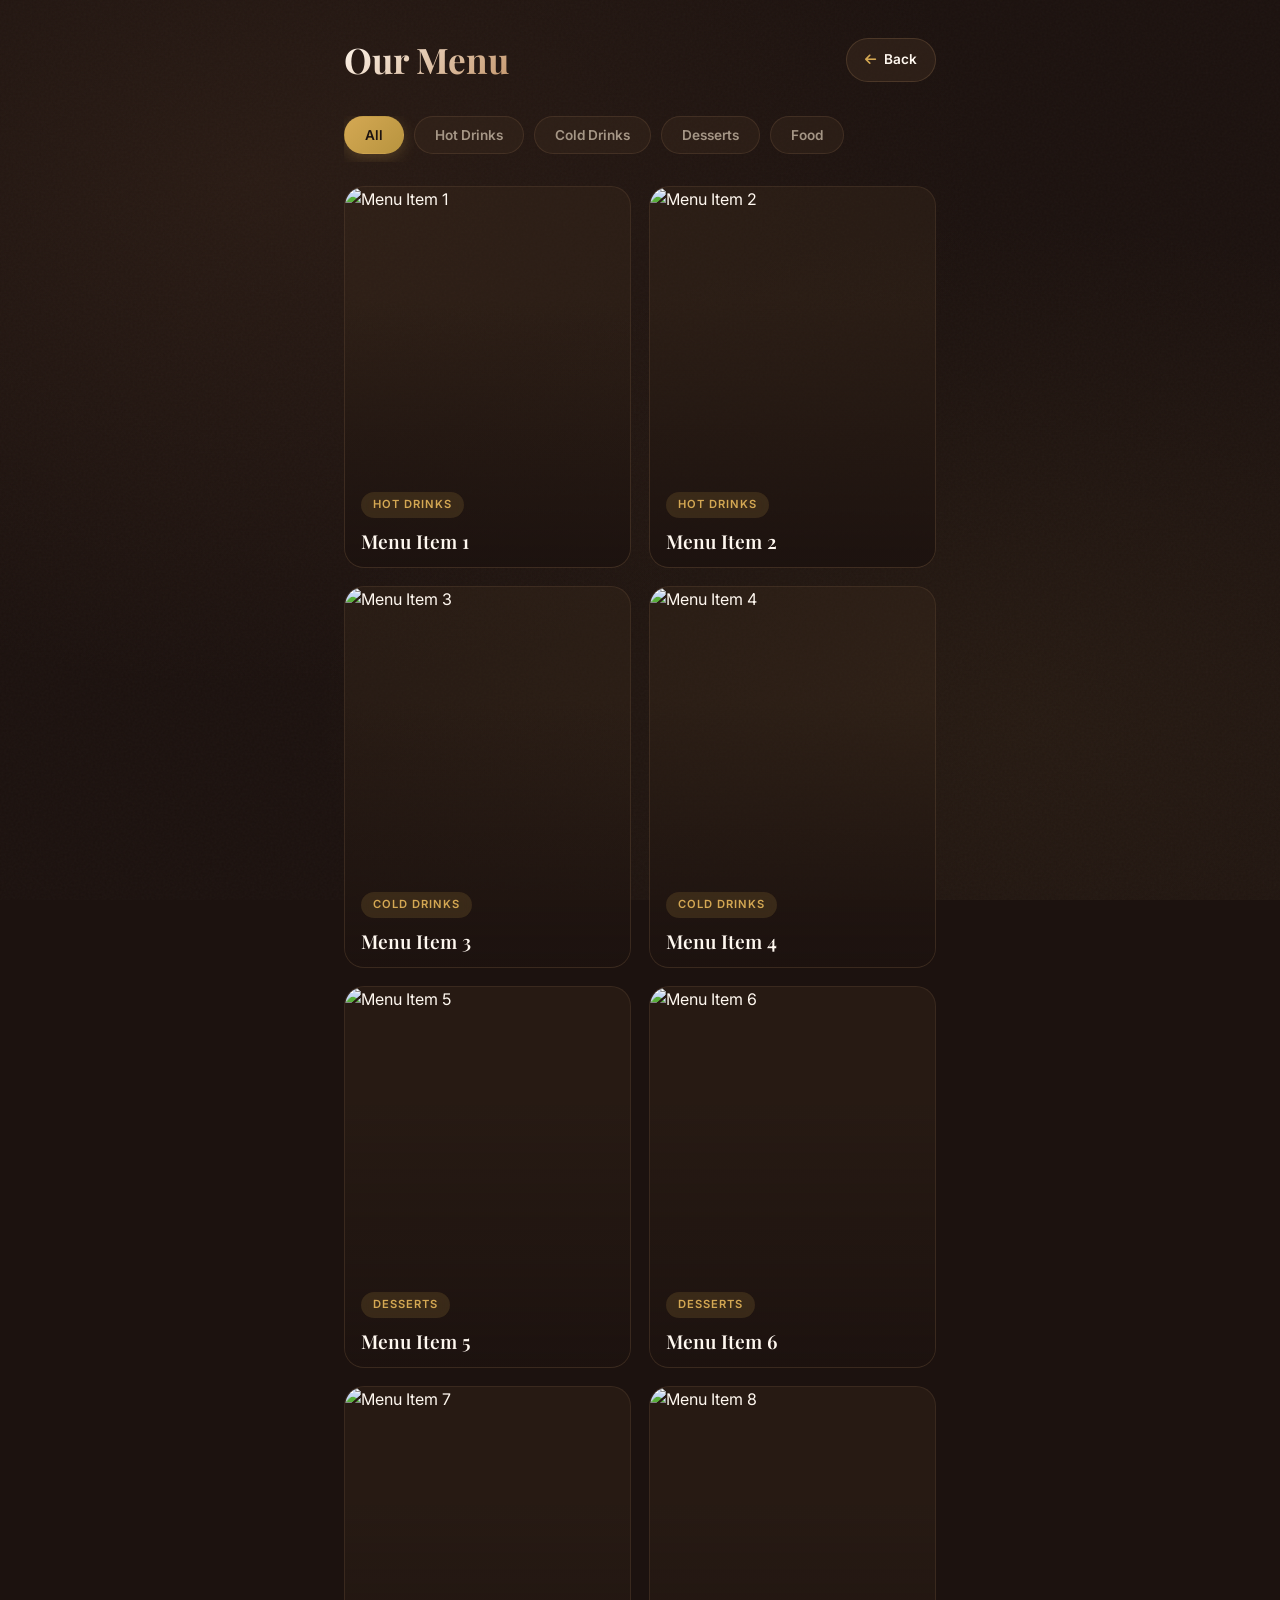
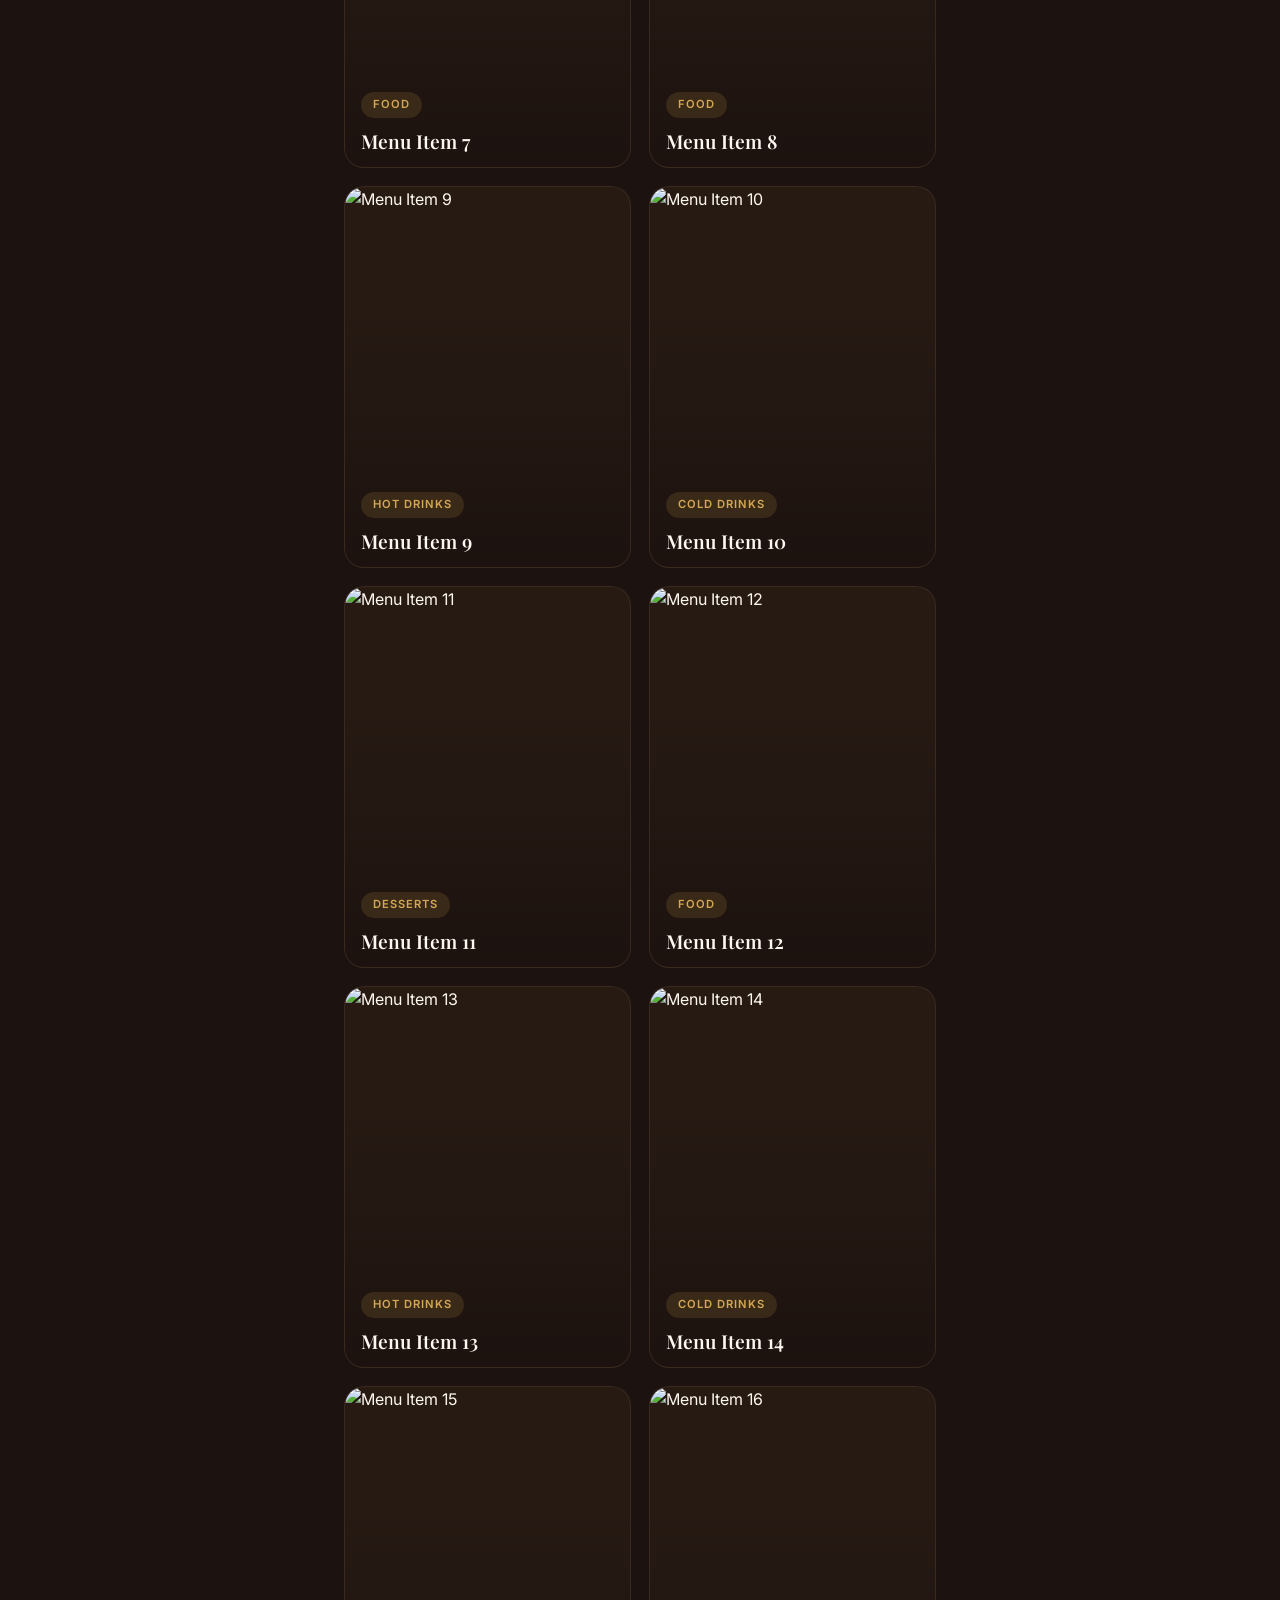
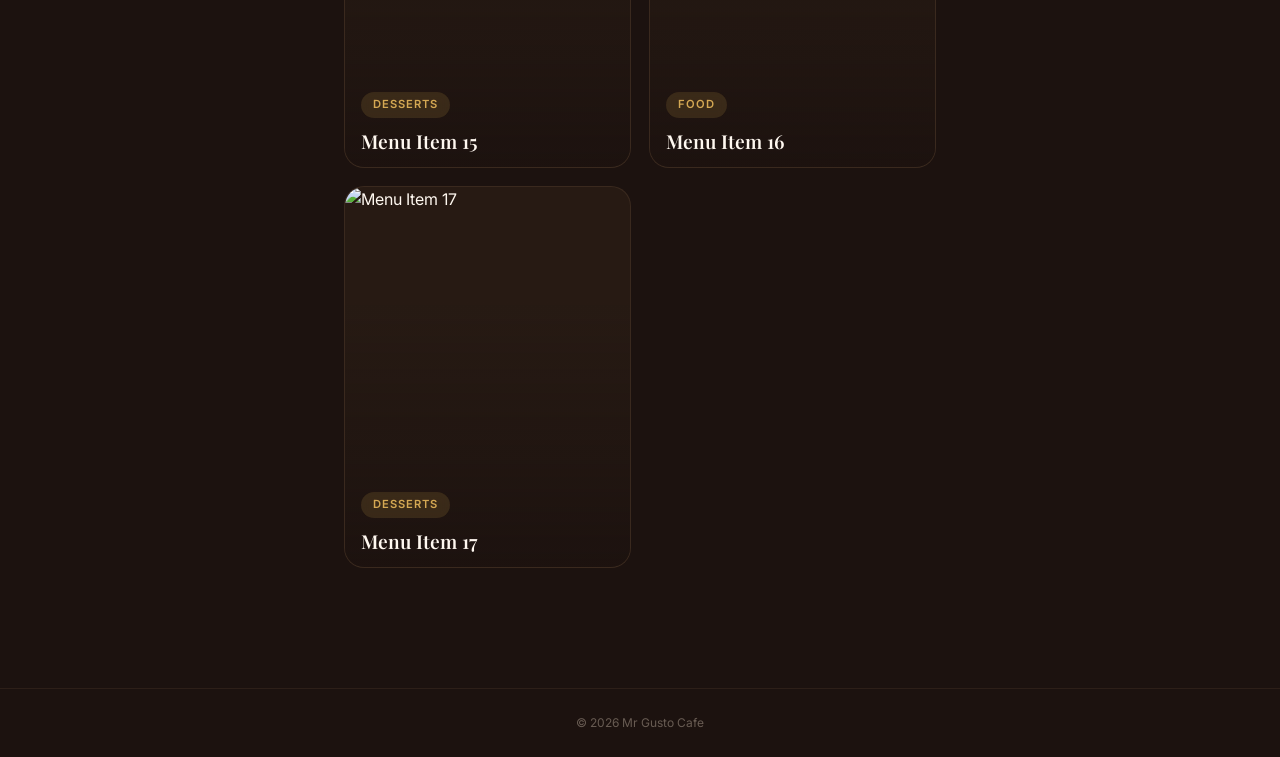
==== menu.html @ d1a26f73 "Add files via upload" ====
<!DOCTYPE html>
<html lang="en" dir="ltr">
<head>
  <meta charset="UTF-8">
  <meta name="viewport" content="width=device-width, initial-scale=1.0, maximum-scale=1.0, user-scalable=no">
  <meta name="description" content="Mr Gusto Cafe Menu — Browse our coffee & dessert menu.">
  <meta name="theme-color" content="#1C120F">
  <meta property="og:title" content="Mr Gusto Cafe — Menu">
  <meta property="og:description" content="Browse our premium coffee & dessert menu.">
  <title>Menu | Mr Gusto Cafe</title>
  <link rel="icon" href="https://res.cloudinary.com/dwhkjr77b/image/upload/v1750708177/MR_GUSTO-02-modified_ukvcl8.png">
  <link rel="stylesheet" href="https://cdnjs.cloudflare.com/ajax/libs/font-awesome/6.5.0/css/all.min.css">
  <style>
    @import url('https://fonts.googleapis.com/css2?family=Playfair+Display:ital,wght@0,400;0,600;0,700;1,400&family=Inter:wght@300;400;500;600;700&display=swap');

    :root {
      --espresso: #1C120F;
      --mocha:    #3D2B1F;
      --caramel:  #8B5E3C;
      --honey:    #C4956A;
      --cream:    #F5E6D0;
      --vanilla:  #FFF8F0;
      --gold:     #D4A853;
      --gold-dim: #B8943F;
      --white:    #FFFFFF;

      --ease-out-expo: cubic-bezier(0.16, 1, 0.3, 1);
      --ease-elastic:  cubic-bezier(0.68, -0.55, 0.265, 1.55);

      --font-display: 'Playfair Display', serif;
      --font-body:    'Inter', sans-serif;
    }

    *, *::before, *::after {
      margin: 0; padding: 0; box-sizing: border-box;
      -webkit-tap-highlight-color: transparent;
    }

    html { font-size: 16px; -webkit-text-size-adjust: 100%; }

    body {
      font-family: var(--font-body);
      background: var(--espresso);
      color: var(--vanilla);
      min-height: 100dvh;
      overflow-x: hidden;
      line-height: 1.6;
      -webkit-font-smoothing: antialiased;
    }

    .bg-layer {
      position: fixed; inset: 0; z-index: 0;
      background: 
        radial-gradient(ellipse at 20% 20%, rgba(139, 94, 60, 0.12) 0%, transparent 50%),
        radial-gradient(ellipse at 80% 80%, rgba(212, 168, 83, 0.06) 0%, transparent 50%),
        var(--espresso);
    }

    .noise-overlay {
      position: fixed; inset: 0; z-index: 1; pointer-events: none;
      opacity: 0.03;
      background-image: url("data:image/svg+xml,%3Csvg viewBox='0 0 512 512' xmlns='http://www.w3.org/2000/svg'%3E%3Cfilter id='n'%3E%3CfeTurbulence type='fractalNoise' baseFrequency='0.75' numOctaves='4' stitchTiles='stitch'/%3E%3C/filter%3E%3Crect width='100%25' height='100%25' filter='url(%23n)'/%3E%3C/svg%3E");
    }

    .container {
      position: relative; z-index: 10;
      max-width: 640px;
      margin: 0 auto;
      padding: 24px 16px 100px;
    }

    /* Header */
    .header {
      display: flex;
      align-items: center;
      justify-content: space-between;
      margin-bottom: 28px;
      animation: revealDown 0.7s var(--ease-out-expo) forwards;
      opacity: 0;
    }

    .header h1 {
      font-family: var(--font-display);
      font-size: 1.8rem;
      font-weight: 700;
      background: linear-gradient(135deg, var(--vanilla), var(--honey));
      -webkit-background-clip: text;
      -webkit-text-fill-color: transparent;
      background-clip: text;
    }

    .back-btn {
      display: flex;
      align-items: center;
      gap: 8px;
      padding: 10px 18px;
      font-family: var(--font-body);
      font-size: 0.85rem;
      font-weight: 600;
      color: var(--vanilla);
      text-decoration: none;
      background: rgba(61, 43, 31, 0.5);
      border: 1.5px solid rgba(196, 149, 106, 0.2);
      border-radius: 999px;
      backdrop-filter: blur(10px);
      transition: all 0.3s var(--ease-out-expo);
    }

    .back-btn:hover {
      background: rgba(61, 43, 31, 0.7);
      border-color: rgba(212, 168, 83, 0.5);
      transform: translateX(-4px);
    }

    .back-btn i {
      color: var(--gold);
      font-size: 0.8rem;
      transition: transform 0.3s ease;
    }

    .back-btn:hover i {
      transform: translateX(-3px);
    }

    /* Category Tabs */
    .tabs {
      display: flex;
      gap: 10px;
      margin-bottom: 24px;
      overflow-x: auto;
      padding-bottom: 8px;
      scrollbar-width: none;
      animation: revealDown 0.7s var(--ease-out-expo) 0.1s forwards;
      opacity: 0;
    }

    .tabs::-webkit-scrollbar { display: none; }

    .tab {
      flex-shrink: 0;
      padding: 10px 20px;
      font-family: var(--font-body);
      font-size: 0.85rem;
      font-weight: 600;
      color: rgba(245, 230, 208, 0.6);
      background: rgba(61, 43, 31, 0.4);
      border: 1.5px solid rgba(196, 149, 106, 0.15);
      border-radius: 999px;
      cursor: pointer;
      transition: all 0.3s var(--ease-out-expo);
      white-space: nowrap;
    }

    .tab:hover {
      color: var(--vanilla);
      border-color: rgba(212, 168, 83, 0.4);
    }

    .tab.active {
      background: linear-gradient(135deg, var(--gold), var(--gold-dim));
      color: var(--espresso);
      border-color: transparent;
      box-shadow: 0 4px 15px rgba(212,168,83,0.25);
    }

    /* Menu Grid */
    .menu-grid {
      display: grid;
      grid-template-columns: 1fr;
      gap: 16px;
    }

    @media (min-width: 480px) {
      .menu-grid { grid-template-columns: repeat(2, 1fr); gap: 18px; }
    }

    .menu-item {
      position: relative;
      border-radius: 20px;
      overflow: hidden;
      cursor: pointer;
      background: rgba(61, 43, 31, 0.35);
      border: 1.5px solid rgba(196, 149, 106, 0.12);
      transition: all 0.4s var(--ease-out-expo);
      opacity: 0;
      transform: translateY(24px) scale(0.96);
      animation: cardReveal 0.6s var(--ease-out-expo) forwards;
    }

    .menu-item:nth-child(1) { animation-delay: 0.10s; }
    .menu-item:nth-child(2) { animation-delay: 0.14s; }
    .menu-item:nth-child(3) { animation-delay: 0.18s; }
    .menu-item:nth-child(4) { animation-delay: 0.22s; }
    .menu-item:nth-child(5) { animation-delay: 0.26s; }
    .menu-item:nth-child(6) { animation-delay: 0.30s; }
    .menu-item:nth-child(7) { animation-delay: 0.34s; }
    .menu-item:nth-child(8) { animation-delay: 0.38s; }
    .menu-item:nth-child(9) { animation-delay: 0.42s; }
    .menu-item:nth-child(10) { animation-delay: 0.46s; }
    .menu-item:nth-child(11) { animation-delay: 0.50s; }
    .menu-item:nth-child(12) { animation-delay: 0.54s; }
    .menu-item:nth-child(13) { animation-delay: 0.58s; }
    .menu-item:nth-child(14) { animation-delay: 0.62s; }
    .menu-item:nth-child(15) { animation-delay: 0.66s; }
    .menu-item:nth-child(16) { animation-delay: 0.70s; }
    .menu-item:nth-child(17) { animation-delay: 0.74s; }

    @keyframes cardReveal {
      to { opacity: 1; transform: translateY(0) scale(1); }
    }

    .menu-item:hover {
      transform: translateY(-6px) scale(1.02);
      border-color: rgba(212, 168, 83, 0.4);
      box-shadow: 0 16px 40px rgba(0,0,0,0.35);
    }

    .menu-item.hidden {
      display: none;
    }

    .menu-item img {
      width: 100%;
      aspect-ratio: 3/4;
      object-fit: cover;
      display: block;
      transition: transform 0.5s var(--ease-out-expo);
    }

    .menu-item:hover img {
      transform: scale(1.08);
    }

    .menu-item__overlay {
      position: absolute;
      inset: 0;
      background: linear-gradient(
        to top,
        rgba(28, 18, 15, 0.95) 0%,
        rgba(28, 18, 15, 0.4) 40%,
        transparent 70%
      );
      transition: opacity 0.3s ease;
    }

    .menu-item__content {
      position: absolute;
      bottom: 0;
      left: 0;
      right: 0;
      padding: 20px 16px 18px;
      transform: translateY(8px);
      transition: transform 0.4s var(--ease-out-expo);
    }

    .menu-item:hover .menu-item__content {
      transform: translateY(0);
    }

    .menu-item__category {
      display: inline-block;
      padding: 4px 12px;
      font-size: 0.7rem;
      font-weight: 600;
      text-transform: uppercase;
      letter-spacing: 1px;
      color: var(--gold);
      background: rgba(212, 168, 83, 0.15);
      border-radius: 999px;
      margin-bottom: 8px;
      backdrop-filter: blur(4px);
    }

    .menu-item__name {
      font-family: var(--font-display);
      font-size: 1.1rem;
      font-weight: 600;
      color: var(--vanilla);
    }

    /* Lightbox */
    .lightbox {
      position: fixed;
      inset: 0;
      z-index: 1000;
      background: rgba(28, 18, 15, 0.97);
      backdrop-filter: blur(20px);
      display: flex;
      align-items: center;
      justify-content: center;
      opacity: 0;
      visibility: hidden;
      transition: all 0.4s var(--ease-out-expo);
      padding: 20px;
    }

    .lightbox.active {
      opacity: 1;
      visibility: visible;
    }

    .lightbox img {
      max-width: 92vw;
      max-height: 80vh;
      object-fit: contain;
      border-radius: 16px;
      transform: scale(0.9);
      transition: transform 0.4s var(--ease-out-expo);
      box-shadow: 0 20px 60px rgba(0,0,0,0.5);
    }

    .lightbox.active img {
      transform: scale(1);
    }

    .lb__close {
      position: absolute;
      top: 20px;
      right: 20px;
      width: 48px;
      height: 48px;
      border-radius: 50%;
      background: rgba(255,255,255,0.08);
      border: 1.5px solid rgba(255,255,255,0.15);
      color: var(--vanilla);
      font-size: 1.2rem;
      cursor: pointer;
      display: flex;
      align-items: center;
      justify-content: center;
      transition: all 0.3s var(--ease-out-expo);
    }

    .lb__close:hover {
      background: rgba(212, 168, 83, 0.25);
      border-color: var(--gold);
      color: var(--gold);
      transform: rotate(90deg);
    }

    .lb__nav {
      position: absolute;
      top: 50%;
      transform: translateY(-50%);
      width: 50px;
      height: 50px;
      border-radius: 50%;
      background: rgba(255,255,255,0.08);
      border: 1.5px solid rgba(255,255,255,0.15);
      color: var(--vanilla);
      font-size: 1rem;
      cursor: pointer;
      display: flex;
      align-items: center;
      justify-content: center;
      transition: all 0.3s var(--ease-out-expo);
    }

    .lb__nav:hover {
      background: rgba(212, 168, 83, 0.25);
      border-color: var(--gold);
      color: var(--gold);
    }

    .lb__nav.prev { left: 16px; }
    .lb__nav.next { right: 16px; }

    .lb__counter {
      position: absolute;
      bottom: 24px;
      left: 50%;
      transform: translateX(-50%);
      font-size: 0.85rem;
      color: rgba(245, 230, 208, 0.5);
      background: rgba(0,0,0,0.4);
      padding: 8px 20px;
      border-radius: 999px;
      backdrop-filter: blur(8px);
    }

    /* Footer */
    .footer {
      position: relative;
      z-index: 10;
      text-align: center;
      padding: 24px 16px;
      border-top: 1px solid rgba(196, 149, 106, 0.1);
      margin-top: 20px;
    }

    .footer p {
      font-size: 0.75rem;
      color: rgba(245, 230, 208, 0.35);
    }

    @keyframes revealDown {
      from { opacity: 0; transform: translateY(-16px); }
      to { opacity: 1; transform: translateY(0); }
    }

    @media (prefers-reduced-motion: reduce) {
      * { animation-duration: 0.01ms !important; transition-duration: 0.01ms !important; }
    }

    @media (min-width: 480px) {
      .container { padding: 32px 24px 100px; }
      .header h1 { font-size: 2.2rem; }
      .menu-item__name { font-size: 1.2rem; }
    }

    @supports (padding: max(0px)) {
      .container { padding-bottom: max(100px, env(safe-area-inset-bottom)); }
    }
  </style>
</head>
<body>

  <div class="bg-layer"></div>
  <div class="noise-overlay"></div>

  <div class="container">
    <!-- Header -->
    <div class="header">
      <h1>Our Menu</h1>
      <a href="index.html" class="back-btn">
        <i class="fa-solid fa-arrow-left"></i>
        <span>Back</span>
      </a>
    </div>

    <!-- Category Tabs -->
    <div class="tabs">
      <button class="tab active" data-filter="all">All</button>
      <button class="tab" data-filter="hot">Hot Drinks</button>
      <button class="tab" data-filter="cold">Cold Drinks</button>
      <button class="tab" data-filter="desserts">Desserts</button>
      <button class="tab" data-filter="food">Food</button>
    </div>

    <!-- Menu Grid -->
    <div class="menu-grid" id="menuGrid">
      <div class="menu-item" data-category="hot" data-index="0">
        <img src="https://res.cloudinary.com/dwhkjr77b/image/upload/f_auto,q_75,w_700/v1780351329/1_x0szy8.webp" alt="Menu Item 1" loading="lazy">
        <div class="menu-item__overlay"></div>
        <div class="menu-item__content">
          <span class="menu-item__category">Hot Drinks</span>
          <div class="menu-item__name">Menu Item 1</div>
        </div>
      </div>
      <div class="menu-item" data-category="hot" data-index="1">
        <img src="https://res.cloudinary.com/dwhkjr77b/image/upload/f_auto,q_75,w_700/v1780351328/2_nlgxm3.webp" alt="Menu Item 2" loading="lazy">
        <div class="menu-item__overlay"></div>
        <div class="menu-item__content">
          <span class="menu-item__category">Hot Drinks</span>
          <div class="menu-item__name">Menu Item 2</div>
        </div>
      </div>
      <div class="menu-item" data-category="cold" data-index="2">
        <img src="https://res.cloudinary.com/dwhkjr77b/image/upload/f_auto,q_75,w_700/v1780351328/3_kgkrak.webp" alt="Menu Item 3" loading="lazy">
        <div class="menu-item__overlay"></div>
        <div class="menu-item__content">
          <span class="menu-item__category">Cold Drinks</span>
          <div class="menu-item__name">Menu Item 3</div>
        </div>
      </div>
      <div class="menu-item" data-category="cold" data-index="3">
        <img src="https://res.cloudinary.com/dwhkjr77b/image/upload/f_auto,q_75,w_700/v1780351329/4_nggazq.webp" alt="Menu Item 4" loading="lazy">
        <div class="menu-item__overlay"></div>
        <div class="menu-item__content">
          <span class="menu-item__category">Cold Drinks</span>
          <div class="menu-item__name">Menu Item 4</div>
        </div>
      </div>
      <div class="menu-item" data-category="desserts" data-index="4">
        <img src="https://res.cloudinary.com/dwhkjr77b/image/upload/f_auto,q_75,w_700/v1780351330/5_nx78ge.webp" alt="Menu Item 5" loading="lazy">
        <div class="menu-item__overlay"></div>
        <div class="menu-item__content">
          <span class="menu-item__category">Desserts</span>
          <div class="menu-item__name">Menu Item 5</div>
        </div>
      </div>
      <div class="menu-item" data-category="desserts" data-index="5">
        <img src="https://res.cloudinary.com/dwhkjr77b/image/upload/f_auto,q_75,w_700/v1780351329/6_sfslox.webp" alt="Menu Item 6" loading="lazy">
        <div class="menu-item__overlay"></div>
        <div class="menu-item__content">
          <span class="menu-item__category">Desserts</span>
          <div class="menu-item__name">Menu Item 6</div>
        </div>
      </div>
      <div class="menu-item" data-category="food" data-index="6">
        <img src="https://res.cloudinary.com/dwhkjr77b/image/upload/f_auto,q_75,w_700/v1780351328/7_svg0zc.webp" alt="Menu Item 7" loading="lazy">
        <div class="menu-item__overlay"></div>
        <div class="menu-item__content">
          <span class="menu-item__category">Food</span>
          <div class="menu-item__name">Menu Item 7</div>
        </div>
      </div>
      <div class="menu-item" data-category="food" data-index="7">
        <img src="https://res.cloudinary.com/dwhkjr77b/image/upload/f_auto,q_75,w_700/v1780351328/8_dcjdxy.webp" alt="Menu Item 8" loading="lazy">
        <div class="menu-item__overlay"></div>
        <div class="menu-item__content">
          <span class="menu-item__category">Food</span>
          <div class="menu-item__name">Menu Item 8</div>
        </div>
      </div>
      <div class="menu-item" data-category="hot" data-index="8">
        <img src="https://res.cloudinary.com/dwhkjr77b/image/upload/f_auto,q_75,w_700/v1780351328/9_jmlrh1.webp" alt="Menu Item 9" loading="lazy">
        <div class="menu-item__overlay"></div>
        <div class="menu-item__content">
          <span class="menu-item__category">Hot Drinks</span>
          <div class="menu-item__name">Menu Item 9</div>
        </div>
      </div>
      <div class="menu-item" data-category="cold" data-index="9">
        <img src="https://res.cloudinary.com/dwhkjr77b/image/upload/f_auto,q_75,w_700/v1780351329/10_tuewcy.webp" alt="Menu Item 10" loading="lazy">
        <div class="menu-item__overlay"></div>
        <div class="menu-item__content">
          <span class="menu-item__category">Cold Drinks</span>
          <div class="menu-item__name">Menu Item 10</div>
        </div>
      </div>
      <div class="menu-item" data-category="desserts" data-index="10">
        <img src="https://res.cloudinary.com/dwhkjr77b/image/upload/f_auto,q_75,w_700/v1780351328/11_xaoefk.webp" alt="Menu Item 11" loading="lazy">
        <div class="menu-item__overlay"></div>
        <div class="menu-item__content">
          <span class="menu-item__category">Desserts</span>
          <div class="menu-item__name">Menu Item 11</div>
        </div>
      </div>
      <div class="menu-item" data-category="food" data-index="11">
        <img src="https://res.cloudinary.com/dwhkjr77b/image/upload/f_auto,q_75,w_700/v1780351329/12_ozvqe0.webp" alt="Menu Item 12" loading="lazy">
        <div class="menu-item__overlay"></div>
        <div class="menu-item__content">
          <span class="menu-item__category">Food</span>
          <div class="menu-item__name">Menu Item 12</div>
        </div>
      </div>
      <div class="menu-item" data-category="hot" data-index="12">
        <img src="https://res.cloudinary.com/dwhkjr77b/image/upload/f_auto,q_75,w_700/v1780351328/13_nac1sf.webp" alt="Menu Item 13" loading="lazy">
        <div class="menu-item__overlay"></div>
        <div class="menu-item__content">
          <span class="menu-item__category">Hot Drinks</span>
          <div class="menu-item__name">Menu Item 13</div>
        </div>
      </div>
      <div class="menu-item" data-category="cold" data-index="13">
        <img src="https://res.cloudinary.com/dwhkjr77b/image/upload/f_auto,q_75,w_700/v1780351329/14_yapjko.webp" alt="Menu Item 14" loading="lazy">
        <div class="menu-item__overlay"></div>
        <div class="menu-item__content">
          <span class="menu-item__category">Cold Drinks</span>
          <div class="menu-item__name">Menu Item 14</div>
        </div>
      </div>
      <div class="menu-item" data-category="desserts" data-index="14">
        <img src="https://res.cloudinary.com/dwhkjr77b/image/upload/f_auto,q_75,w_700/v1780351329/15_wmamye.webp" alt="Menu Item 15" loading="lazy">
        <div class="menu-item__overlay"></div>
        <div class="menu-item__content">
          <span class="menu-item__category">Desserts</span>
          <div class="menu-item__name">Menu Item 15</div>
        </div>
      </div>
      <div class="menu-item" data-category="food" data-index="15">
        <img src="https://res.cloudinary.com/dwhkjr77b/image/upload/f_auto,q_75,w_700/v1780351329/16_l38hp8.webp" alt="Menu Item 16" loading="lazy">
        <div class="menu-item__overlay"></div>
        <div class="menu-item__content">
          <span class="menu-item__category">Food</span>
          <div class="menu-item__name">Menu Item 16</div>
        </div>
      </div>
      <div class="menu-item" data-category="desserts" data-index="16">
        <img src="https://res.cloudinary.com/dwhkjr77b/image/upload/f_auto,q_75,w_700/v1780351328/17_swe0f6.webp" alt="Menu Item 17" loading="lazy">
        <div class="menu-item__overlay"></div>
        <div class="menu-item__content">
          <span class="menu-item__category">Desserts</span>
          <div class="menu-item__name">Menu Item 17</div>
        </div>
      </div>
    </div>
  </div>

  <!-- Lightbox -->
  <div class="lightbox" id="lightbox" role="dialog" aria-label="Menu image" aria-hidden="true">
    <button class="lb__close" id="lbClose" aria-label="Close"><i class="fa-solid fa-xmark"></i></button>
    <button class="lb__nav prev" id="lbPrev" aria-label="Previous"><i class="fa-solid fa-chevron-left"></i></button>
    <img src="" alt="" id="lbImg">
    <button class="lb__nav next" id="lbNext" aria-label="Next"><i class="fa-solid fa-chevron-right"></i></button>
    <div class="lb__counter" id="lbCounter">1 / 17</div>
  </div>

  <footer class="footer">
    <p>© 2026 Mr Gusto Cafe</p>
  </footer>

  <script>
    (function() {
      'use strict';

      const items = document.querySelectorAll('.menu-item');
      const lightbox = document.getElementById('lightbox');
      const lbImg = document.getElementById('lbImg');
      const lbCounter = document.getElementById('lbCounter');
      let current = 0;
      let visibleItems = Array.from(items);

      // Filter functionality
      const tabs = document.querySelectorAll('.tab');
      tabs.forEach(tab => {
        tab.addEventListener('click', () => {
          tabs.forEach(t => t.classList.remove('active'));
          tab.classList.add('active');

          const filter = tab.dataset.filter;
          items.forEach(item => {
            if (filter === 'all' || item.dataset.category === filter) {
              item.classList.remove('hidden');
              item.style.animation = 'none';
              item.offsetHeight;
              item.style.animation = '';
            } else {
              item.classList.add('hidden');
            }
          });

          visibleItems = Array.from(items).filter(i => !i.classList.contains('hidden'));
        });
      });

      function open(i) {
        current = i;
        update();
        lightbox.classList.add('active');
        lightbox.setAttribute('aria-hidden', 'false');
        document.body.style.overflow = 'hidden';
      }

      function close() {
        lightbox.classList.remove('active');
        lightbox.setAttribute('aria-hidden', 'true');
        document.body.style.overflow = '';
      }

      function update() {
        const img = visibleItems[current].querySelector('img');
        lbImg.src = img.src;
        lbImg.alt = img.alt;
        lbCounter.textContent = (current + 1) + ' / ' + visibleItems.length;
      }

      function next() { current = (current + 1) % visibleItems.length; update(); }
      function prev() { current = (current - 1 + visibleItems.length) % visibleItems.length; update(); }

      items.forEach((item) => {
        item.addEventListener('click', () => {
          const visibleIndex = visibleItems.indexOf(item);
          open(visibleIndex);
        });
        item.addEventListener('keydown', (e) => {
          if (e.key === 'Enter' || e.key === ' ') { e.preventDefault(); open(i); }
        });
        item.setAttribute('tabindex', '0');
        item.setAttribute('role', 'button');
      });

      document.getElementById('lbClose').addEventListener('click', close);
      document.getElementById('lbNext').addEventListener('click', next);
      document.getElementById('lbPrev').addEventListener('click', prev);
      lightbox.addEventListener('click', (e) => { if (e.target === lightbox) close(); });

      document.addEventListener('keydown', (e) => {
        if (!lightbox.classList.contains('active')) return;
        if (e.key === 'Escape') close();
        if (e.key === 'ArrowRight') next();
        if (e.key === 'ArrowLeft') prev();
      });

      // Touch swipe
      let startX = 0;
      lightbox.addEventListener('touchstart', (e) => { 
        startX = e.changedTouches[0].screenX; 
      }, { passive: true });
      lightbox.addEventListener('touchend', (e) => {
        const diff = startX - e.changedTouches[0].screenX;
        if (Math.abs(diff) > 50) diff > 0 ? next() : prev();
      }, { passive: true });

    })();
  </script>
</body>
</html>
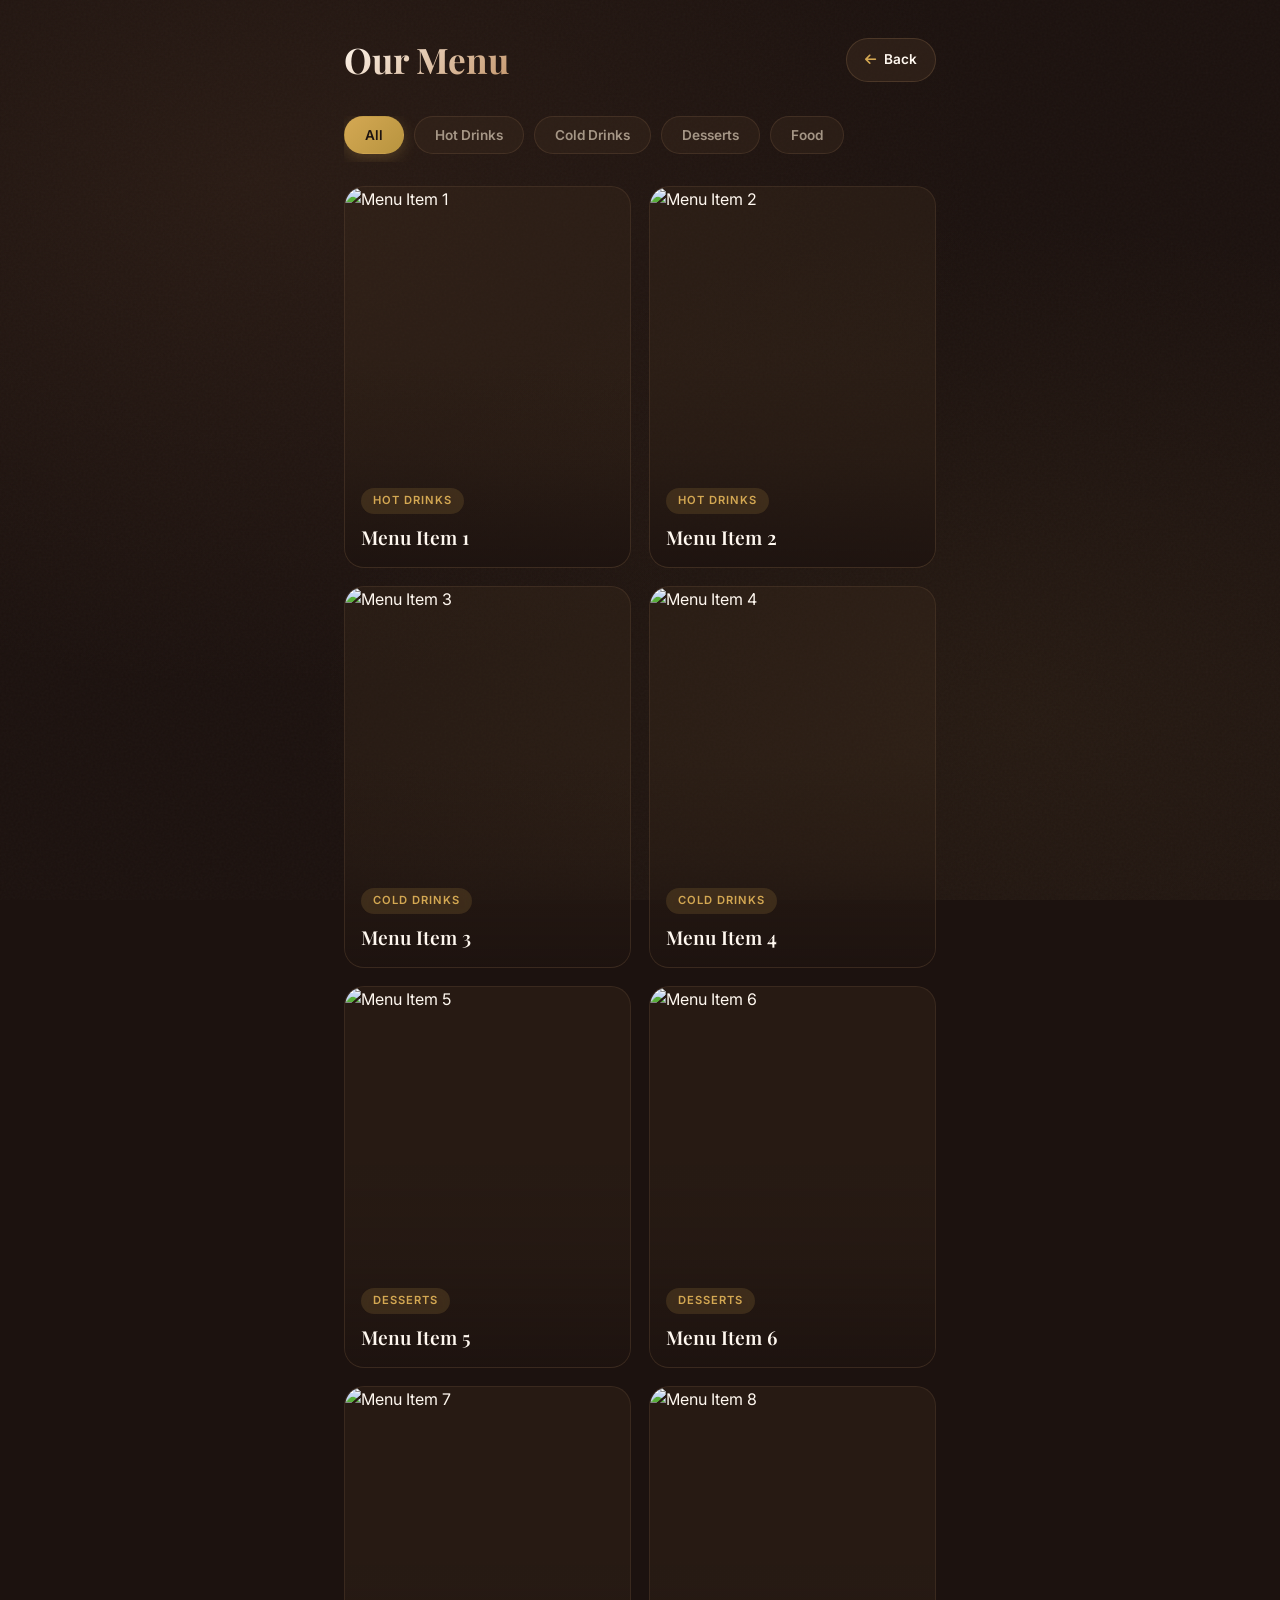
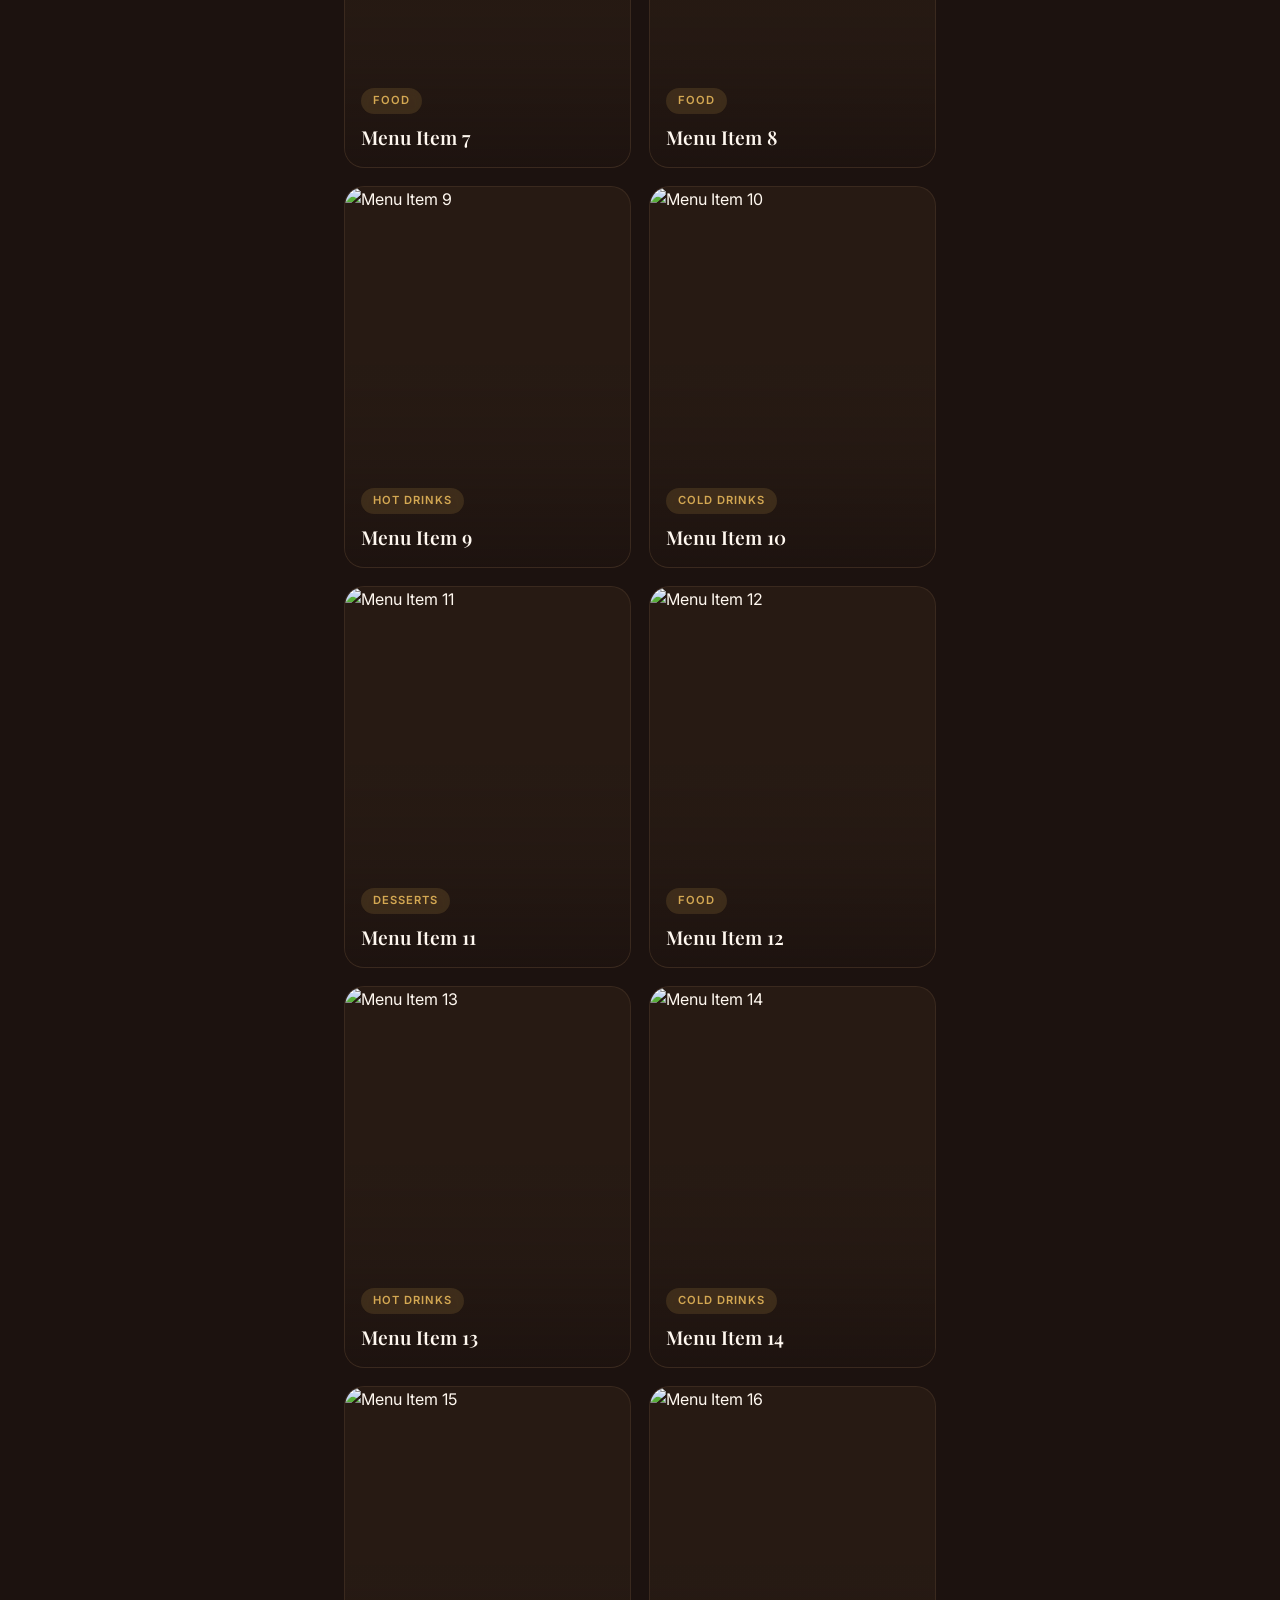
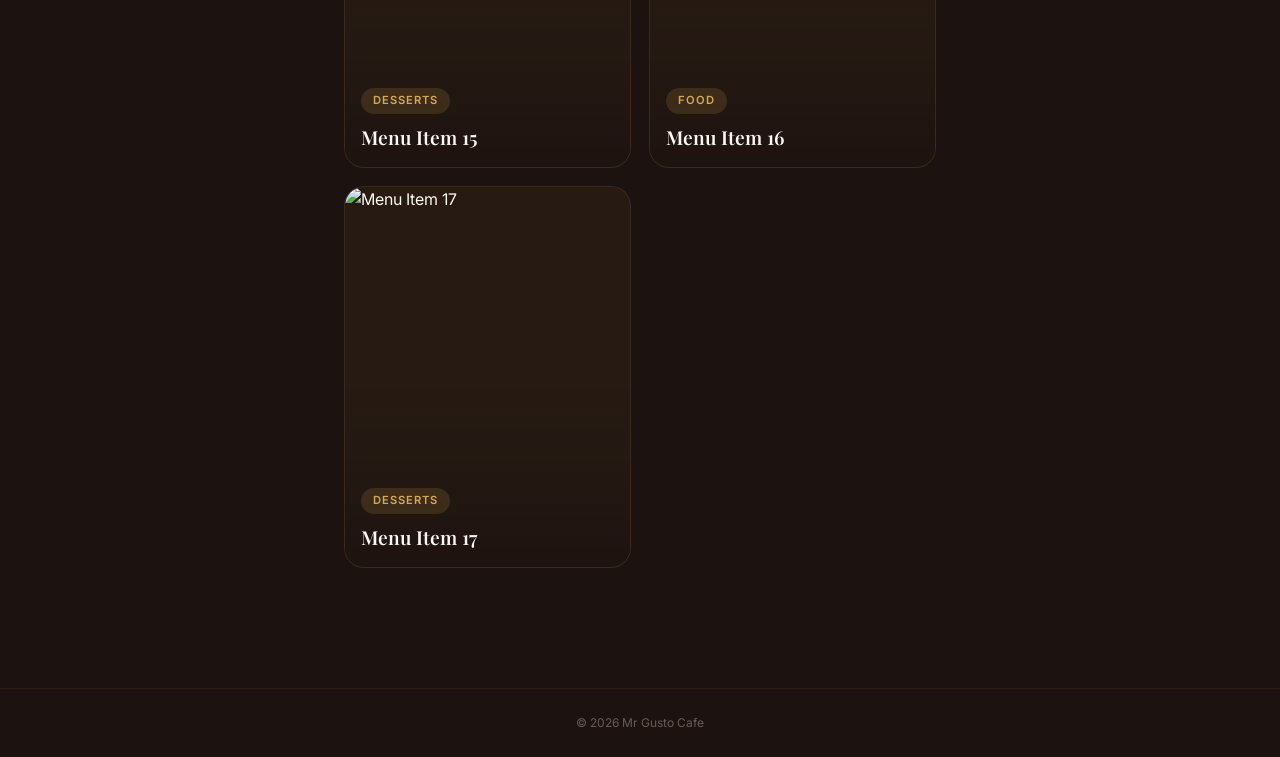
==== commit 96c90cda: "Add files via upload" ====
--- a/menu.html
+++ b/menu.html
@@ -29,6 +29,12 @@
 
       --font-display: 'Playfair Display', serif;
       --font-body:    'Inter', sans-serif;
+
+      /* ===== TOAST NOTIFICATION TIMING CONTROLS ===== */
+      /* Change these values to control toast behavior (in seconds) */
+      --toast-first-delay: 3s;        /* Wait before first toast appears */
+      --toast-interval: 5s;           /* Time between each toast appearance */
+      --toast-display-duration: 10s;   /* How long toast stays visible */
     }
 
     *, *::before, *::after {
@@ -236,9 +242,9 @@
       inset: 0;
       background: linear-gradient(
         to top,
-        rgba(28, 18, 15, 0.95) 0%,
-        rgba(28, 18, 15, 0.4) 40%,
-        transparent 70%
+        rgba(28, 18, 15, 0.85) 0%,
+        rgba(28, 18, 15, 0.2) 30%,
+        transparent 55%
       );
       transition: opacity 0.3s ease;
     }
@@ -249,7 +255,7 @@
       left: 0;
       right: 0;
       padding: 20px 16px 18px;
-      transform: translateY(8px);
+      transform: translateY(4px);
       transition: transform 0.4s var(--ease-out-expo);
     }
 
@@ -378,6 +384,105 @@
       backdrop-filter: blur(8px);
     }
 
+    /* === Instagram Notification === */
+    .insta-toast {
+      position: fixed;
+      bottom: 24px;
+      left: 50%;
+      transform: translateX(-50%) translateY(120px);
+      z-index: 3000;
+      background: linear-gradient(135deg, rgba(225, 48, 108, 0.15), rgba(131, 58, 180, 0.15));
+      border: 1px solid rgba(225, 48, 108, 0.3);
+      backdrop-filter: blur(16px);
+      -webkit-backdrop-filter: blur(16px);
+      border-radius: 20px;
+      padding: 16px 20px;
+      display: flex;
+      align-items: center;
+      gap: 14px;
+      max-width: 90vw;
+      width: 380px;
+      box-shadow: 0 8px 32px rgba(0,0,0,0.3);
+      transition: transform 0.6s var(--ease-out-expo), opacity 0.6s ease;
+      opacity: 0;
+    }
+
+    .insta-toast.show {
+      transform: translateX(-50%) translateY(0);
+      opacity: 1;
+    }
+
+    .insta-toast__icon {
+      width: 44px;
+      height: 44px;
+      border-radius: 12px;
+      background: linear-gradient(45deg, #f09433, #e6683c, #dc2743, #cc2366, #bc1888);
+      display: flex;
+      align-items: center;
+      justify-content: center;
+      flex-shrink: 0;
+    }
+
+    .insta-toast__icon i {
+      color: #fff;
+      font-size: 1.3rem;
+    }
+
+    .insta-toast__content {
+      flex: 1;
+      min-width: 0;
+    }
+
+    .insta-toast__content p {
+      font-size: 0.85rem;
+      color: var(--vanilla);
+      line-height: 1.4;
+      margin-bottom: 2px;
+    }
+
+    .insta-toast__content span {
+      font-size: 0.75rem;
+      color: rgba(245, 230, 208, 0.55);
+    }
+
+    .insta-toast__btn {
+      padding: 8px 16px;
+      background: linear-gradient(45deg, #f09433, #e6683c, #dc2743, #cc2366);
+      border: none;
+      border-radius: 999px;
+      color: #fff;
+      font-family: var(--font-body);
+      font-size: 0.8rem;
+      font-weight: 600;
+      cursor: pointer;
+      text-decoration: none;
+      white-space: nowrap;
+      transition: all 0.3s var(--ease-out-expo);
+      flex-shrink: 0;
+    }
+
+    .insta-toast__btn:hover {
+      transform: scale(1.05);
+      box-shadow: 0 4px 16px rgba(220, 39, 67, 0.3);
+    }
+
+    .insta-toast__close {
+      position: absolute;
+      top: 8px;
+      right: 12px;
+      background: none;
+      border: none;
+      color: rgba(245, 230, 208, 0.4);
+      font-size: 0.75rem;
+      cursor: pointer;
+      padding: 4px;
+      transition: color 0.2s ease;
+    }
+
+    .insta-toast__close:hover {
+      color: var(--vanilla);
+    }
+
     /* Footer */
     .footer {
       position: relative;
@@ -585,6 +690,23 @@
     <img src="" alt="" id="lbImg">
     <button class="lb__nav next" id="lbNext" aria-label="Next"><i class="fa-solid fa-chevron-right"></i></button>
     <div class="lb__counter" id="lbCounter">1 / 17</div>
+  </div>
+
+  <!-- Instagram Toast Notification -->
+  <div class="insta-toast" id="instaToast">
+    <button class="insta-toast__close" id="instaToastClose" aria-label="Close notification">
+      <i class="fa-solid fa-xmark"></i>
+    </button>
+    <div class="insta-toast__icon">
+      <i class="fa-brands fa-instagram"></i>
+    </div>
+    <div class="insta-toast__content">
+      <p>Follow us on Instagram for daily specials!</p>
+      <span>@mrgustocafe</span>
+    </div>
+    <a href="https://www.instagram.com/" target="_blank" rel="noopener" class="insta-toast__btn" id="instaToastBtn">
+      Follow
+    </a>
   </div>
 
   <footer class="footer">
@@ -683,6 +805,46 @@
         if (Math.abs(diff) > 50) diff > 0 ? next() : prev();
       }, { passive: true });
 
+      // Instagram Toast Notification — Timing controlled by CSS variables
+      const instaToast = document.getElementById('instaToast');
+      const instaToastClose = document.getElementById('instaToastClose');
+      const instaToastBtn = document.getElementById('instaToastBtn');
+      let toastInterval;
+      let toastTimeout;
+
+      // Read timing values from CSS variables
+      const rootStyles = getComputedStyle(document.documentElement);
+      const firstDelay = parseFloat(rootStyles.getPropertyValue('--toast-first-delay')) * 1000 || 2000;
+      const interval = parseFloat(rootStyles.getPropertyValue('--toast-interval')) * 1000 || 5000;
+      const displayDuration = parseFloat(rootStyles.getPropertyValue('--toast-display-duration')) * 1000 || 4000;
+
+      function showToast() {
+        instaToast.classList.add('show');
+        // Auto hide after display duration
+        toastTimeout = setTimeout(() => {
+          instaToast.classList.remove('show');
+        }, displayDuration);
+      }
+
+      function hideToast() {
+        instaToast.classList.remove('show');
+        clearTimeout(toastTimeout);
+      }
+
+      // Start the cycle: show every interval
+      function startToastCycle() {
+        showToast();
+        toastInterval = setInterval(() => {
+          showToast();
+        }, interval);
+      }
+
+      // Initial delay then start cycle
+      setTimeout(startToastCycle, firstDelay);
+
+      instaToastClose.addEventListener('click', hideToast);
+      instaToastBtn.addEventListener('click', hideToast);
+
     })();
   </script>
 </body>
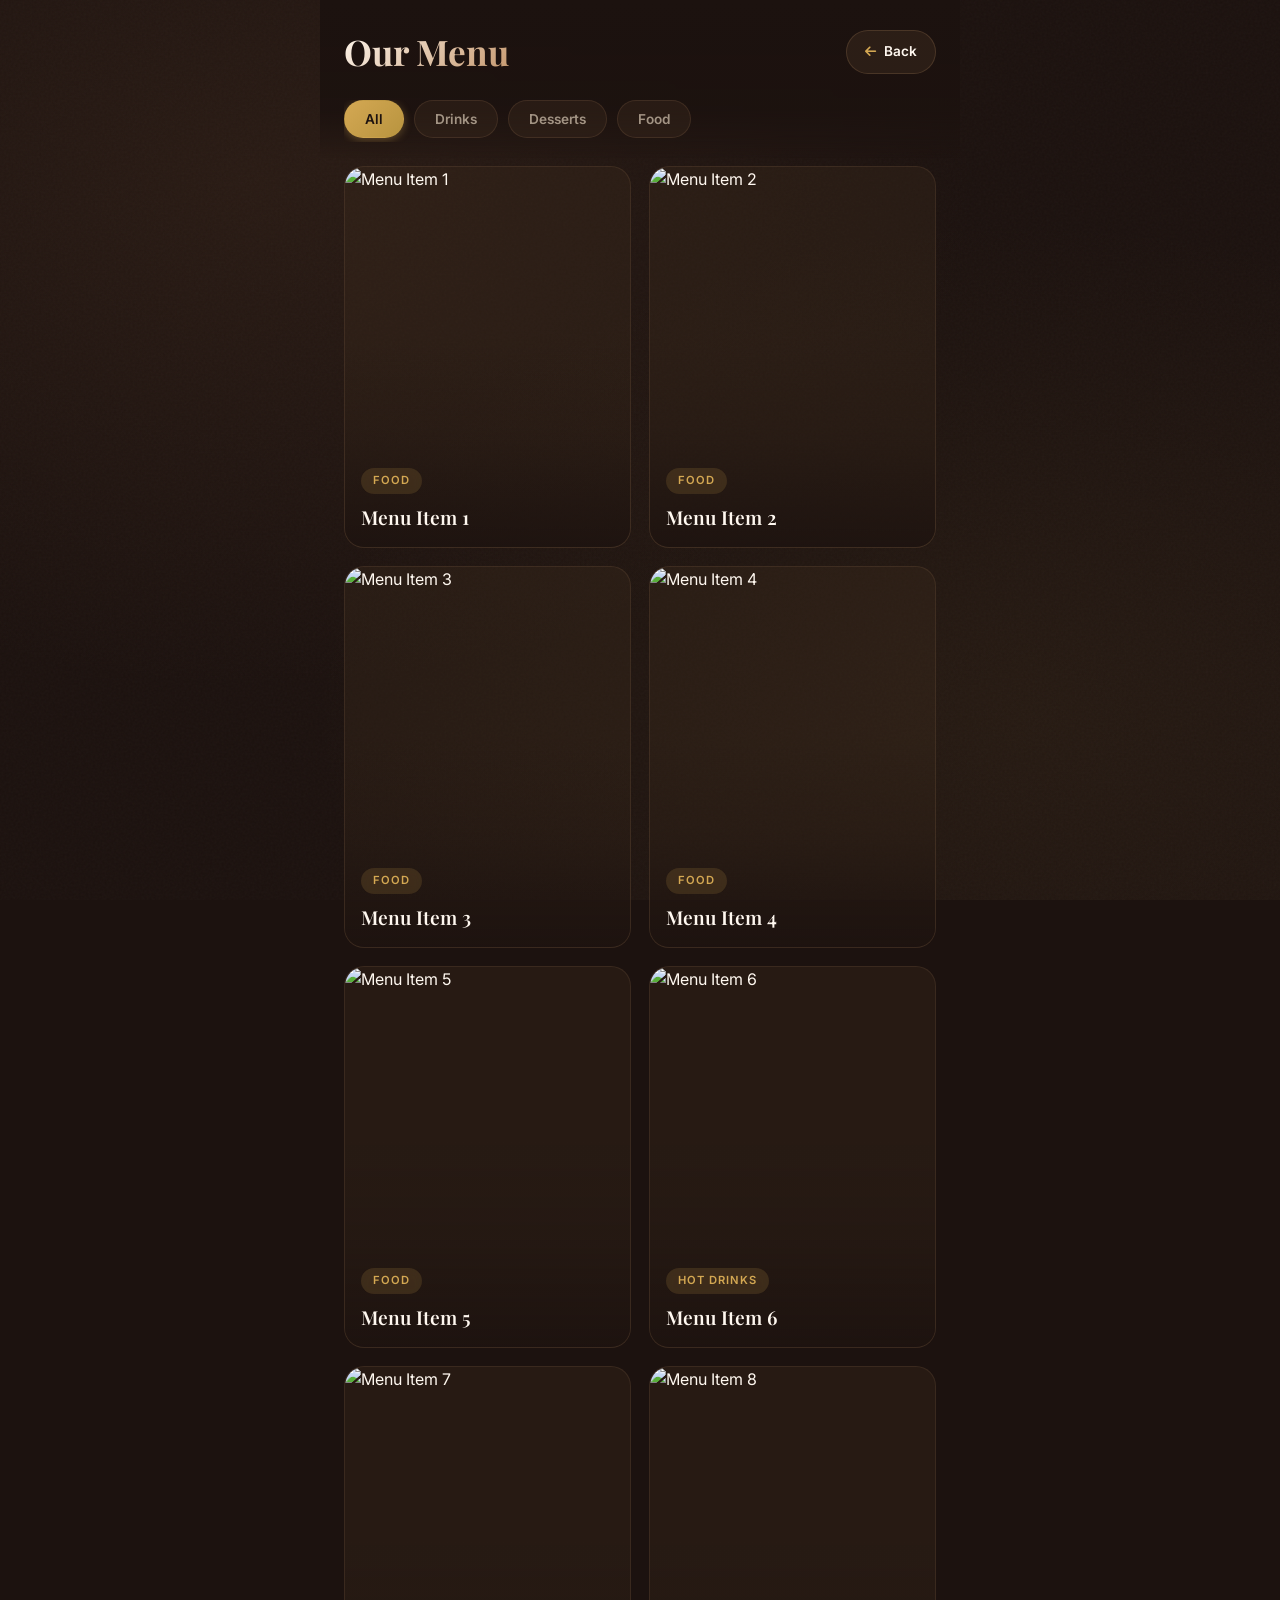
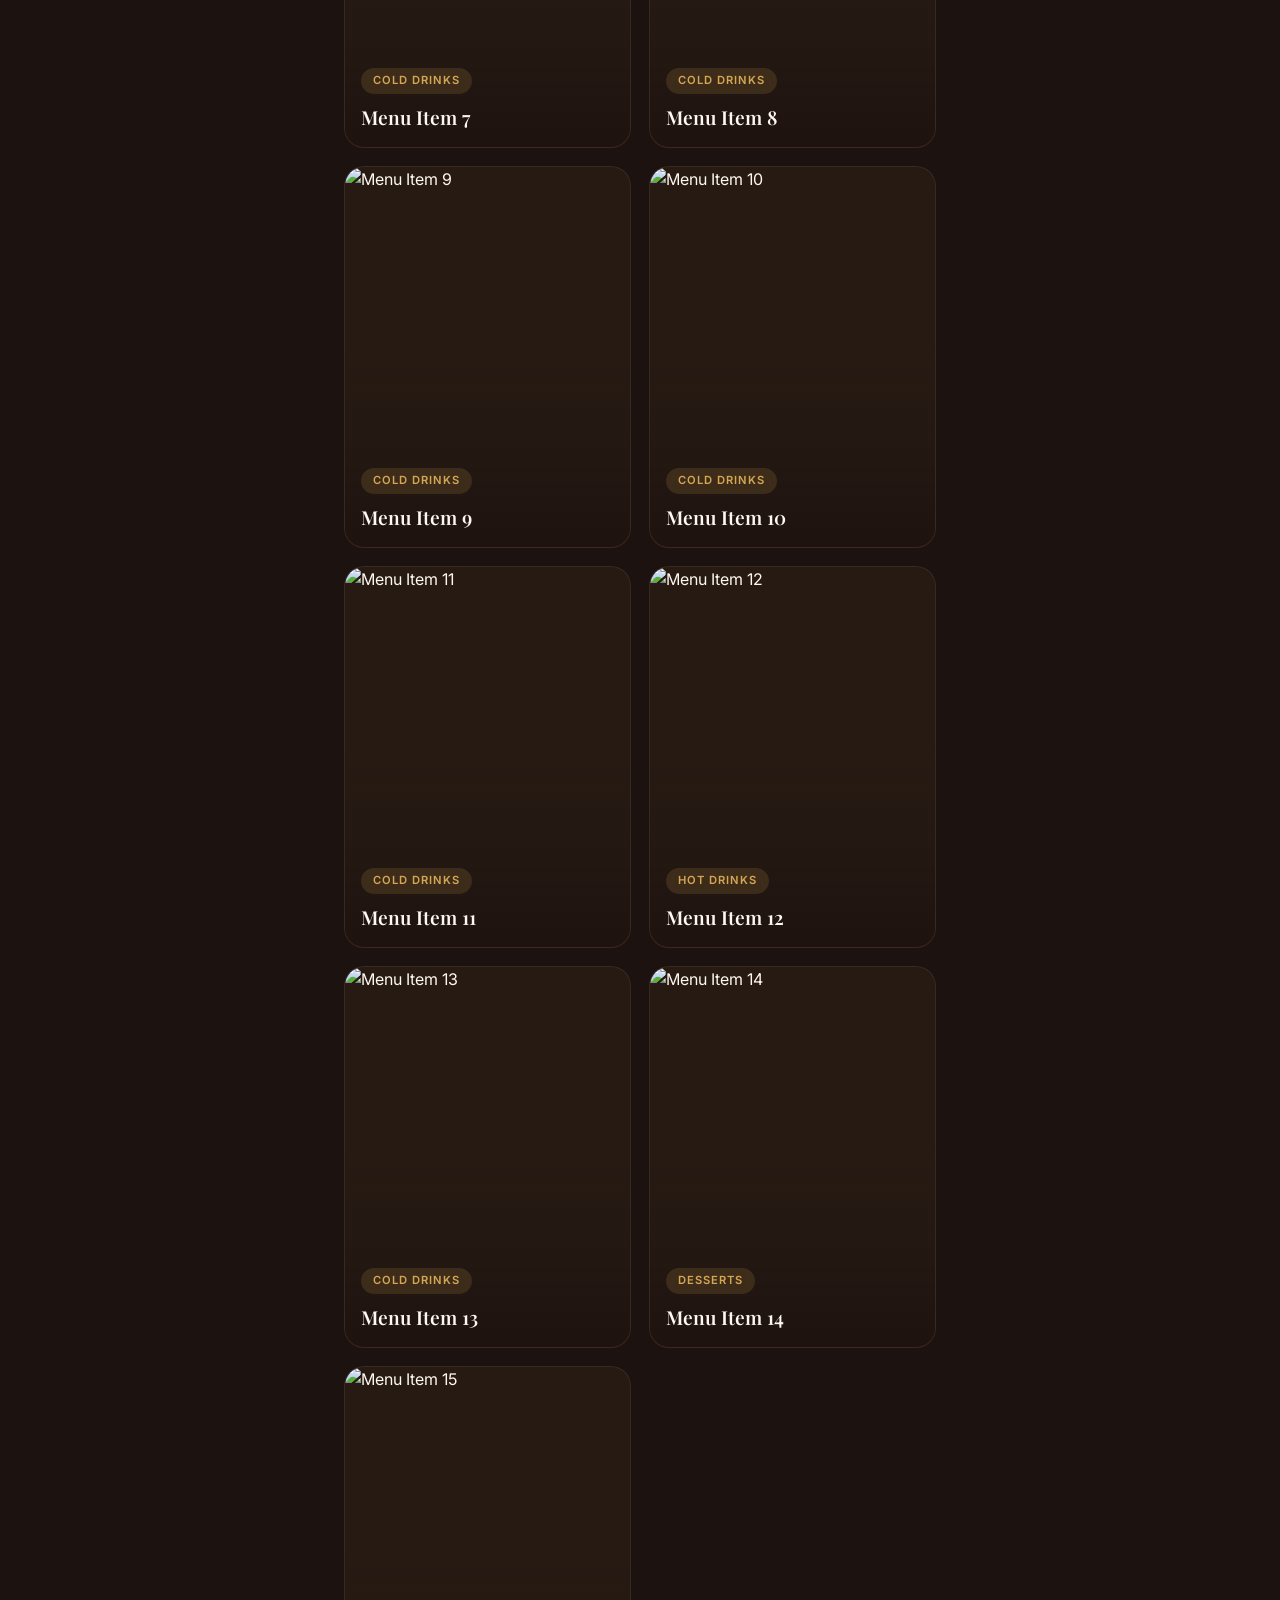
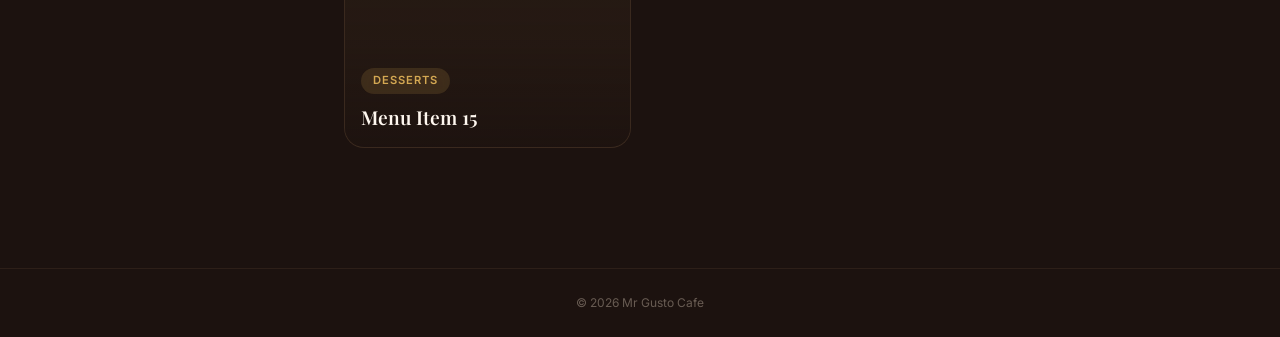
==== commit ea261f6e: "Add files via upload" ====
--- a/menu.html
+++ b/menu.html
@@ -10,513 +10,7 @@
   <title>Menu | Mr Gusto Cafe</title>
   <link rel="icon" href="https://res.cloudinary.com/dwhkjr77b/image/upload/v1750708177/MR_GUSTO-02-modified_ukvcl8.png">
   <link rel="stylesheet" href="https://cdnjs.cloudflare.com/ajax/libs/font-awesome/6.5.0/css/all.min.css">
-  <style>
-    @import url('https://fonts.googleapis.com/css2?family=Playfair+Display:ital,wght@0,400;0,600;0,700;1,400&family=Inter:wght@300;400;500;600;700&display=swap');
-
-    :root {
-      --espresso: #1C120F;
-      --mocha:    #3D2B1F;
-      --caramel:  #8B5E3C;
-      --honey:    #C4956A;
-      --cream:    #F5E6D0;
-      --vanilla:  #FFF8F0;
-      --gold:     #D4A853;
-      --gold-dim: #B8943F;
-      --white:    #FFFFFF;
-
-      --ease-out-expo: cubic-bezier(0.16, 1, 0.3, 1);
-      --ease-elastic:  cubic-bezier(0.68, -0.55, 0.265, 1.55);
-
-      --font-display: 'Playfair Display', serif;
-      --font-body:    'Inter', sans-serif;
-
-      /* ===== TOAST NOTIFICATION TIMING CONTROLS ===== */
-      /* Change these values to control toast behavior (in seconds) */
-      --toast-first-delay: 3s;        /* Wait before first toast appears */
-      --toast-interval: 5s;           /* Time between each toast appearance */
-      --toast-display-duration: 10s;   /* How long toast stays visible */
-    }
-
-    *, *::before, *::after {
-      margin: 0; padding: 0; box-sizing: border-box;
-      -webkit-tap-highlight-color: transparent;
-    }
-
-    html { font-size: 16px; -webkit-text-size-adjust: 100%; }
-
-    body {
-      font-family: var(--font-body);
-      background: var(--espresso);
-      color: var(--vanilla);
-      min-height: 100dvh;
-      overflow-x: hidden;
-      line-height: 1.6;
-      -webkit-font-smoothing: antialiased;
-    }
-
-    .bg-layer {
-      position: fixed; inset: 0; z-index: 0;
-      background: 
-        radial-gradient(ellipse at 20% 20%, rgba(139, 94, 60, 0.12) 0%, transparent 50%),
-        radial-gradient(ellipse at 80% 80%, rgba(212, 168, 83, 0.06) 0%, transparent 50%),
-        var(--espresso);
-    }
-
-    .noise-overlay {
-      position: fixed; inset: 0; z-index: 1; pointer-events: none;
-      opacity: 0.03;
-      background-image: url("data:image/svg+xml,%3Csvg viewBox='0 0 512 512' xmlns='http://www.w3.org/2000/svg'%3E%3Cfilter id='n'%3E%3CfeTurbulence type='fractalNoise' baseFrequency='0.75' numOctaves='4' stitchTiles='stitch'/%3E%3C/filter%3E%3Crect width='100%25' height='100%25' filter='url(%23n)'/%3E%3C/svg%3E");
-    }
-
-    .container {
-      position: relative; z-index: 10;
-      max-width: 640px;
-      margin: 0 auto;
-      padding: 24px 16px 100px;
-    }
-
-    /* Header */
-    .header {
-      display: flex;
-      align-items: center;
-      justify-content: space-between;
-      margin-bottom: 28px;
-      animation: revealDown 0.7s var(--ease-out-expo) forwards;
-      opacity: 0;
-    }
-
-    .header h1 {
-      font-family: var(--font-display);
-      font-size: 1.8rem;
-      font-weight: 700;
-      background: linear-gradient(135deg, var(--vanilla), var(--honey));
-      -webkit-background-clip: text;
-      -webkit-text-fill-color: transparent;
-      background-clip: text;
-    }
-
-    .back-btn {
-      display: flex;
-      align-items: center;
-      gap: 8px;
-      padding: 10px 18px;
-      font-family: var(--font-body);
-      font-size: 0.85rem;
-      font-weight: 600;
-      color: var(--vanilla);
-      text-decoration: none;
-      background: rgba(61, 43, 31, 0.5);
-      border: 1.5px solid rgba(196, 149, 106, 0.2);
-      border-radius: 999px;
-      backdrop-filter: blur(10px);
-      transition: all 0.3s var(--ease-out-expo);
-    }
-
-    .back-btn:hover {
-      background: rgba(61, 43, 31, 0.7);
-      border-color: rgba(212, 168, 83, 0.5);
-      transform: translateX(-4px);
-    }
-
-    .back-btn i {
-      color: var(--gold);
-      font-size: 0.8rem;
-      transition: transform 0.3s ease;
-    }
-
-    .back-btn:hover i {
-      transform: translateX(-3px);
-    }
-
-    /* Category Tabs */
-    .tabs {
-      display: flex;
-      gap: 10px;
-      margin-bottom: 24px;
-      overflow-x: auto;
-      padding-bottom: 8px;
-      scrollbar-width: none;
-      animation: revealDown 0.7s var(--ease-out-expo) 0.1s forwards;
-      opacity: 0;
-    }
-
-    .tabs::-webkit-scrollbar { display: none; }
-
-    .tab {
-      flex-shrink: 0;
-      padding: 10px 20px;
-      font-family: var(--font-body);
-      font-size: 0.85rem;
-      font-weight: 600;
-      color: rgba(245, 230, 208, 0.6);
-      background: rgba(61, 43, 31, 0.4);
-      border: 1.5px solid rgba(196, 149, 106, 0.15);
-      border-radius: 999px;
-      cursor: pointer;
-      transition: all 0.3s var(--ease-out-expo);
-      white-space: nowrap;
-    }
-
-    .tab:hover {
-      color: var(--vanilla);
-      border-color: rgba(212, 168, 83, 0.4);
-    }
-
-    .tab.active {
-      background: linear-gradient(135deg, var(--gold), var(--gold-dim));
-      color: var(--espresso);
-      border-color: transparent;
-      box-shadow: 0 4px 15px rgba(212,168,83,0.25);
-    }
-
-    /* Menu Grid */
-    .menu-grid {
-      display: grid;
-      grid-template-columns: 1fr;
-      gap: 16px;
-    }
-
-    @media (min-width: 480px) {
-      .menu-grid { grid-template-columns: repeat(2, 1fr); gap: 18px; }
-    }
-
-    .menu-item {
-      position: relative;
-      border-radius: 20px;
-      overflow: hidden;
-      cursor: pointer;
-      background: rgba(61, 43, 31, 0.35);
-      border: 1.5px solid rgba(196, 149, 106, 0.12);
-      transition: all 0.4s var(--ease-out-expo);
-      opacity: 0;
-      transform: translateY(24px) scale(0.96);
-      animation: cardReveal 0.6s var(--ease-out-expo) forwards;
-    }
-
-    .menu-item:nth-child(1) { animation-delay: 0.10s; }
-    .menu-item:nth-child(2) { animation-delay: 0.14s; }
-    .menu-item:nth-child(3) { animation-delay: 0.18s; }
-    .menu-item:nth-child(4) { animation-delay: 0.22s; }
-    .menu-item:nth-child(5) { animation-delay: 0.26s; }
-    .menu-item:nth-child(6) { animation-delay: 0.30s; }
-    .menu-item:nth-child(7) { animation-delay: 0.34s; }
-    .menu-item:nth-child(8) { animation-delay: 0.38s; }
-    .menu-item:nth-child(9) { animation-delay: 0.42s; }
-    .menu-item:nth-child(10) { animation-delay: 0.46s; }
-    .menu-item:nth-child(11) { animation-delay: 0.50s; }
-    .menu-item:nth-child(12) { animation-delay: 0.54s; }
-    .menu-item:nth-child(13) { animation-delay: 0.58s; }
-    .menu-item:nth-child(14) { animation-delay: 0.62s; }
-    .menu-item:nth-child(15) { animation-delay: 0.66s; }
-    .menu-item:nth-child(16) { animation-delay: 0.70s; }
-    .menu-item:nth-child(17) { animation-delay: 0.74s; }
-
-    @keyframes cardReveal {
-      to { opacity: 1; transform: translateY(0) scale(1); }
-    }
-
-    .menu-item:hover {
-      transform: translateY(-6px) scale(1.02);
-      border-color: rgba(212, 168, 83, 0.4);
-      box-shadow: 0 16px 40px rgba(0,0,0,0.35);
-    }
-
-    .menu-item.hidden {
-      display: none;
-    }
-
-    .menu-item img {
-      width: 100%;
-      aspect-ratio: 3/4;
-      object-fit: cover;
-      display: block;
-      transition: transform 0.5s var(--ease-out-expo);
-    }
-
-    .menu-item:hover img {
-      transform: scale(1.08);
-    }
-
-    .menu-item__overlay {
-      position: absolute;
-      inset: 0;
-      background: linear-gradient(
-        to top,
-        rgba(28, 18, 15, 0.85) 0%,
-        rgba(28, 18, 15, 0.2) 30%,
-        transparent 55%
-      );
-      transition: opacity 0.3s ease;
-    }
-
-    .menu-item__content {
-      position: absolute;
-      bottom: 0;
-      left: 0;
-      right: 0;
-      padding: 20px 16px 18px;
-      transform: translateY(4px);
-      transition: transform 0.4s var(--ease-out-expo);
-    }
-
-    .menu-item:hover .menu-item__content {
-      transform: translateY(0);
-    }
-
-    .menu-item__category {
-      display: inline-block;
-      padding: 4px 12px;
-      font-size: 0.7rem;
-      font-weight: 600;
-      text-transform: uppercase;
-      letter-spacing: 1px;
-      color: var(--gold);
-      background: rgba(212, 168, 83, 0.15);
-      border-radius: 999px;
-      margin-bottom: 8px;
-      backdrop-filter: blur(4px);
-    }
-
-    .menu-item__name {
-      font-family: var(--font-display);
-      font-size: 1.1rem;
-      font-weight: 600;
-      color: var(--vanilla);
-    }
-
-    /* Lightbox */
-    .lightbox {
-      position: fixed;
-      inset: 0;
-      z-index: 1000;
-      background: rgba(28, 18, 15, 0.97);
-      backdrop-filter: blur(20px);
-      display: flex;
-      align-items: center;
-      justify-content: center;
-      opacity: 0;
-      visibility: hidden;
-      transition: all 0.4s var(--ease-out-expo);
-      padding: 20px;
-    }
-
-    .lightbox.active {
-      opacity: 1;
-      visibility: visible;
-    }
-
-    .lightbox img {
-      max-width: 92vw;
-      max-height: 80vh;
-      object-fit: contain;
-      border-radius: 16px;
-      transform: scale(0.9);
-      transition: transform 0.4s var(--ease-out-expo);
-      box-shadow: 0 20px 60px rgba(0,0,0,0.5);
-    }
-
-    .lightbox.active img {
-      transform: scale(1);
-    }
-
-    .lb__close {
-      position: absolute;
-      top: 20px;
-      right: 20px;
-      width: 48px;
-      height: 48px;
-      border-radius: 50%;
-      background: rgba(255,255,255,0.08);
-      border: 1.5px solid rgba(255,255,255,0.15);
-      color: var(--vanilla);
-      font-size: 1.2rem;
-      cursor: pointer;
-      display: flex;
-      align-items: center;
-      justify-content: center;
-      transition: all 0.3s var(--ease-out-expo);
-    }
-
-    .lb__close:hover {
-      background: rgba(212, 168, 83, 0.25);
-      border-color: var(--gold);
-      color: var(--gold);
-      transform: rotate(90deg);
-    }
-
-    .lb__nav {
-      position: absolute;
-      top: 50%;
-      transform: translateY(-50%);
-      width: 50px;
-      height: 50px;
-      border-radius: 50%;
-      background: rgba(255,255,255,0.08);
-      border: 1.5px solid rgba(255,255,255,0.15);
-      color: var(--vanilla);
-      font-size: 1rem;
-      cursor: pointer;
-      display: flex;
-      align-items: center;
-      justify-content: center;
-      transition: all 0.3s var(--ease-out-expo);
-    }
-
-    .lb__nav:hover {
-      background: rgba(212, 168, 83, 0.25);
-      border-color: var(--gold);
-      color: var(--gold);
-    }
-
-    .lb__nav.prev { left: 16px; }
-    .lb__nav.next { right: 16px; }
-
-    .lb__counter {
-      position: absolute;
-      bottom: 24px;
-      left: 50%;
-      transform: translateX(-50%);
-      font-size: 0.85rem;
-      color: rgba(245, 230, 208, 0.5);
-      background: rgba(0,0,0,0.4);
-      padding: 8px 20px;
-      border-radius: 999px;
-      backdrop-filter: blur(8px);
-    }
-
-    /* === Instagram Notification === */
-    .insta-toast {
-      position: fixed;
-      bottom: 24px;
-      left: 50%;
-      transform: translateX(-50%) translateY(120px);
-      z-index: 3000;
-      background: linear-gradient(135deg, rgba(225, 48, 108, 0.15), rgba(131, 58, 180, 0.15));
-      border: 1px solid rgba(225, 48, 108, 0.3);
-      backdrop-filter: blur(16px);
-      -webkit-backdrop-filter: blur(16px);
-      border-radius: 20px;
-      padding: 16px 20px;
-      display: flex;
-      align-items: center;
-      gap: 14px;
-      max-width: 90vw;
-      width: 380px;
-      box-shadow: 0 8px 32px rgba(0,0,0,0.3);
-      transition: transform 0.6s var(--ease-out-expo), opacity 0.6s ease;
-      opacity: 0;
-    }
-
-    .insta-toast.show {
-      transform: translateX(-50%) translateY(0);
-      opacity: 1;
-    }
-
-    .insta-toast__icon {
-      width: 44px;
-      height: 44px;
-      border-radius: 12px;
-      background: linear-gradient(45deg, #f09433, #e6683c, #dc2743, #cc2366, #bc1888);
-      display: flex;
-      align-items: center;
-      justify-content: center;
-      flex-shrink: 0;
-    }
-
-    .insta-toast__icon i {
-      color: #fff;
-      font-size: 1.3rem;
-    }
-
-    .insta-toast__content {
-      flex: 1;
-      min-width: 0;
-    }
-
-    .insta-toast__content p {
-      font-size: 0.85rem;
-      color: var(--vanilla);
-      line-height: 1.4;
-      margin-bottom: 2px;
-    }
-
-    .insta-toast__content span {
-      font-size: 0.75rem;
-      color: rgba(245, 230, 208, 0.55);
-    }
-
-    .insta-toast__btn {
-      padding: 8px 16px;
-      background: linear-gradient(45deg, #f09433, #e6683c, #dc2743, #cc2366);
-      border: none;
-      border-radius: 999px;
-      color: #fff;
-      font-family: var(--font-body);
-      font-size: 0.8rem;
-      font-weight: 600;
-      cursor: pointer;
-      text-decoration: none;
-      white-space: nowrap;
-      transition: all 0.3s var(--ease-out-expo);
-      flex-shrink: 0;
-    }
-
-    .insta-toast__btn:hover {
-      transform: scale(1.05);
-      box-shadow: 0 4px 16px rgba(220, 39, 67, 0.3);
-    }
-
-    .insta-toast__close {
-      position: absolute;
-      top: 8px;
-      right: 12px;
-      background: none;
-      border: none;
-      color: rgba(245, 230, 208, 0.4);
-      font-size: 0.75rem;
-      cursor: pointer;
-      padding: 4px;
-      transition: color 0.2s ease;
-    }
-
-    .insta-toast__close:hover {
-      color: var(--vanilla);
-    }
-
-    /* Footer */
-    .footer {
-      position: relative;
-      z-index: 10;
-      text-align: center;
-      padding: 24px 16px;
-      border-top: 1px solid rgba(196, 149, 106, 0.1);
-      margin-top: 20px;
-    }
-
-    .footer p {
-      font-size: 0.75rem;
-      color: rgba(245, 230, 208, 0.35);
-    }
-
-    @keyframes revealDown {
-      from { opacity: 0; transform: translateY(-16px); }
-      to { opacity: 1; transform: translateY(0); }
-    }
-
-    @media (prefers-reduced-motion: reduce) {
-      * { animation-duration: 0.01ms !important; transition-duration: 0.01ms !important; }
-    }
-
-    @media (min-width: 480px) {
-      .container { padding: 32px 24px 100px; }
-      .header h1 { font-size: 2.2rem; }
-      .menu-item__name { font-size: 1.2rem; }
-    }
-
-    @supports (padding: max(0px)) {
-      .container { padding-bottom: max(100px, env(safe-area-inset-bottom)); }
-    }
-  </style>
+  <link rel="stylesheet" href="menu.css">
 </head>
 <body>
 
@@ -524,160 +18,145 @@
   <div class="noise-overlay"></div>
 
   <div class="container">
-    <!-- Header -->
-    <div class="header">
-      <h1>Our Menu</h1>
-      <a href="index.html" class="back-btn">
-        <i class="fa-solid fa-arrow-left"></i>
-        <span>Back</span>
-      </a>
-    </div>
+    <!-- Sticky Header Bar -->
+    <div class="sticky-bar">
+      <div class="header">
+        <h1>Our Menu</h1>
+        <a href="index.html" class="back-btn">
+          <i class="fa-solid fa-arrow-left"></i>
+          <span>Back</span>
+        </a>
+      </div>
 
-    <!-- Category Tabs -->
-    <div class="tabs">
-      <button class="tab active" data-filter="all">All</button>
-      <button class="tab" data-filter="hot">Hot Drinks</button>
-      <button class="tab" data-filter="cold">Cold Drinks</button>
-      <button class="tab" data-filter="desserts">Desserts</button>
-      <button class="tab" data-filter="food">Food</button>
+      <!-- Category Tabs -->
+      <div class="tabs">
+        <button class="tab active" data-filter="all">All</button>
+        <button class="tab" data-filter="drinks">Drinks</button>
+        <button class="tab" data-filter="desserts">Desserts</button>
+        <button class="tab" data-filter="food">Food</button>
+      </div>
     </div>
 
     <!-- Menu Grid -->
     <div class="menu-grid" id="menuGrid">
-      <div class="menu-item" data-category="hot" data-index="0">
-        <img src="https://res.cloudinary.com/dwhkjr77b/image/upload/f_auto,q_75,w_700/v1780351329/1_x0szy8.webp" alt="Menu Item 1" loading="lazy">
+      <div class="menu-item" data-category="food" data-index="0">
+        <img src="https://res.cloudinary.com/dwhkjr77b/image/upload/v1786781633/jpg_1_kvs2mx.webp" alt="Menu Item 1" loading="lazy">
+        <div class="menu-item__overlay"></div>
+        <div class="menu-item__content">
+          <span class="menu-item__category">Food</span>
+          <div class="menu-item__name">Menu Item 1</div>
+        </div>
+      </div>
+      <div class="menu-item" data-category="food" data-index="1">
+        <img src="https://res.cloudinary.com/dwhkjr77b/image/upload/v1786781634/jpg_uargti.webp" alt="Menu Item 2" loading="lazy">
+        <div class="menu-item__overlay"></div>
+        <div class="menu-item__content">
+          <span class="menu-item__category">Food</span>
+          <div class="menu-item__name">Menu Item 2</div>
+        </div>
+      </div>
+      <div class="menu-item" data-category="food" data-index="2">
+        <img src="https://res.cloudinary.com/dwhkjr77b/image/upload/v1786781635/jpg_2_gtrg3e.webp" alt="Menu Item 3" loading="lazy">
+        <div class="menu-item__overlay"></div>
+        <div class="menu-item__content">
+          <span class="menu-item__category">Food</span>
+          <div class="menu-item__name">Menu Item 3</div>
+        </div>
+      </div>
+      <div class="menu-item" data-category="food" data-index="3">
+        <img src="https://res.cloudinary.com/dwhkjr77b/image/upload/v1786781633/--_-.jpg_rexzht.webp" alt="Menu Item 4" loading="lazy">
+        <div class="menu-item__overlay"></div>
+        <div class="menu-item__content">
+          <span class="menu-item__category">Food</span>
+          <div class="menu-item__name">Menu Item 4</div>
+        </div>
+      </div>
+      <div class="menu-item" data-category="food" data-index="4">
+        <img src="https://res.cloudinary.com/dwhkjr77b/image/upload/v1786781633/---.jpg_r4k2ta.webp" alt="Menu Item 5" loading="lazy">
+        <div class="menu-item__overlay"></div>
+        <div class="menu-item__content">
+          <span class="menu-item__category">Food</span>
+          <div class="menu-item__name">Menu Item 5</div>
+        </div>
+      </div>
+      <div class="menu-item" data-category="hot" data-index="5">
+        <img src="https://res.cloudinary.com/dwhkjr77b/image/upload/v1786781638/-1.jpg_jdfiww.webp" alt="Menu Item 6" loading="lazy">
         <div class="menu-item__overlay"></div>
         <div class="menu-item__content">
           <span class="menu-item__category">Hot Drinks</span>
-          <div class="menu-item__name">Menu Item 1</div>
+          <div class="menu-item__name">Menu Item 6</div>
         </div>
       </div>
-      <div class="menu-item" data-category="hot" data-index="1">
-        <img src="https://res.cloudinary.com/dwhkjr77b/image/upload/f_auto,q_75,w_700/v1780351328/2_nlgxm3.webp" alt="Menu Item 2" loading="lazy">
-        <div class="menu-item__overlay"></div>
-        <div class="menu-item__content">
-          <span class="menu-item__category">Hot Drinks</span>
-          <div class="menu-item__name">Menu Item 2</div>
-        </div>
-      </div>
-      <div class="menu-item" data-category="cold" data-index="2">
-        <img src="https://res.cloudinary.com/dwhkjr77b/image/upload/f_auto,q_75,w_700/v1780351328/3_kgkrak.webp" alt="Menu Item 3" loading="lazy">
+      <div class="menu-item" data-category="cold" data-index="6">
+        <img src="https://res.cloudinary.com/dwhkjr77b/image/upload/v1786781637/-.jpg_2_abdreg.webp" alt="Menu Item 7" loading="lazy">
         <div class="menu-item__overlay"></div>
         <div class="menu-item__content">
           <span class="menu-item__category">Cold Drinks</span>
-          <div class="menu-item__name">Menu Item 3</div>
+          <div class="menu-item__name">Menu Item 7</div>
         </div>
       </div>
-      <div class="menu-item" data-category="cold" data-index="3">
-        <img src="https://res.cloudinary.com/dwhkjr77b/image/upload/f_auto,q_75,w_700/v1780351329/4_nggazq.webp" alt="Menu Item 4" loading="lazy">
+      <div class="menu-item" data-category="cold" data-index="7">
+        <img src="https://res.cloudinary.com/dwhkjr77b/image/upload/v1786781635/----.jpg_1_vwrxjp.webp" alt="Menu Item 8" loading="lazy">
         <div class="menu-item__overlay"></div>
         <div class="menu-item__content">
           <span class="menu-item__category">Cold Drinks</span>
-          <div class="menu-item__name">Menu Item 4</div>
-        </div>
-      </div>
-      <div class="menu-item" data-category="desserts" data-index="4">
-        <img src="https://res.cloudinary.com/dwhkjr77b/image/upload/f_auto,q_75,w_700/v1780351330/5_nx78ge.webp" alt="Menu Item 5" loading="lazy">
-        <div class="menu-item__overlay"></div>
-        <div class="menu-item__content">
-          <span class="menu-item__category">Desserts</span>
-          <div class="menu-item__name">Menu Item 5</div>
-        </div>
-      </div>
-      <div class="menu-item" data-category="desserts" data-index="5">
-        <img src="https://res.cloudinary.com/dwhkjr77b/image/upload/f_auto,q_75,w_700/v1780351329/6_sfslox.webp" alt="Menu Item 6" loading="lazy">
-        <div class="menu-item__overlay"></div>
-        <div class="menu-item__content">
-          <span class="menu-item__category">Desserts</span>
-          <div class="menu-item__name">Menu Item 6</div>
-        </div>
-      </div>
-      <div class="menu-item" data-category="food" data-index="6">
-        <img src="https://res.cloudinary.com/dwhkjr77b/image/upload/f_auto,q_75,w_700/v1780351328/7_svg0zc.webp" alt="Menu Item 7" loading="lazy">
-        <div class="menu-item__overlay"></div>
-        <div class="menu-item__content">
-          <span class="menu-item__category">Food</span>
-          <div class="menu-item__name">Menu Item 7</div>
-        </div>
-      </div>
-      <div class="menu-item" data-category="food" data-index="7">
-        <img src="https://res.cloudinary.com/dwhkjr77b/image/upload/f_auto,q_75,w_700/v1780351328/8_dcjdxy.webp" alt="Menu Item 8" loading="lazy">
-        <div class="menu-item__overlay"></div>
-        <div class="menu-item__content">
-          <span class="menu-item__category">Food</span>
           <div class="menu-item__name">Menu Item 8</div>
         </div>
       </div>
-      <div class="menu-item" data-category="hot" data-index="8">
-        <img src="https://res.cloudinary.com/dwhkjr77b/image/upload/f_auto,q_75,w_700/v1780351328/9_jmlrh1.webp" alt="Menu Item 9" loading="lazy">
+      <div class="menu-item" data-category="cold" data-index="8">
+        <img src="https://res.cloudinary.com/dwhkjr77b/image/upload/v1786781637/jpg_kaqvzo.webp" alt="Menu Item 9" loading="lazy">
         <div class="menu-item__overlay"></div>
         <div class="menu-item__content">
-          <span class="menu-item__category">Hot Drinks</span>
+          <span class="menu-item__category">Cold Drinks</span>
           <div class="menu-item__name">Menu Item 9</div>
         </div>
       </div>
       <div class="menu-item" data-category="cold" data-index="9">
-        <img src="https://res.cloudinary.com/dwhkjr77b/image/upload/f_auto,q_75,w_700/v1780351329/10_tuewcy.webp" alt="Menu Item 10" loading="lazy">
+        <img src="https://res.cloudinary.com/dwhkjr77b/image/upload/v1786781636/-.jpg_1_xxy32m.webp" alt="Menu Item 10" loading="lazy">
         <div class="menu-item__overlay"></div>
         <div class="menu-item__content">
           <span class="menu-item__category">Cold Drinks</span>
           <div class="menu-item__name">Menu Item 10</div>
         </div>
       </div>
-      <div class="menu-item" data-category="desserts" data-index="10">
-        <img src="https://res.cloudinary.com/dwhkjr77b/image/upload/f_auto,q_75,w_700/v1780351328/11_xaoefk.webp" alt="Menu Item 11" loading="lazy">
+      <div class="menu-item" data-category="cold" data-index="10">
+        <img src="https://res.cloudinary.com/dwhkjr77b/image/upload/v1786781637/-.jpg_vpcnz7.webp" alt="Menu Item 11" loading="lazy">
+        <div class="menu-item__overlay"></div>
+        <div class="menu-item__content">
+          <span class="menu-item__category">Cold Drinks</span>
+          <div class="menu-item__name">Menu Item 11</div>
+        </div>
+      </div>
+      <div class="menu-item" data-category="hot" data-index="11">
+        <img src="https://res.cloudinary.com/dwhkjr77b/image/upload/v1786781635/-_-----.jpg_wbqpak.webp" alt="Menu Item 12" loading="lazy">
+        <div class="menu-item__overlay"></div>
+        <div class="menu-item__content">
+          <span class="menu-item__category">Hot Drinks</span>
+          <div class="menu-item__name">Menu Item 12</div>
+        </div>
+      </div>
+      <div class="menu-item" data-category="cold" data-index="12">
+        <img src="https://res.cloudinary.com/dwhkjr77b/image/upload/v1786781636/----.jpg_qjwdxm.webp" alt="Menu Item 13" loading="lazy">
+        <div class="menu-item__overlay"></div>
+        <div class="menu-item__content">
+          <span class="menu-item__category">Cold Drinks</span>
+          <div class="menu-item__name">Menu Item 13</div>
+        </div>
+      </div>
+      <div class="menu-item" data-category="desserts" data-index="13">
+        <img src="https://res.cloudinary.com/dwhkjr77b/image/upload/v1786781639/----.jpg_cipntb.webp" alt="Menu Item 14" loading="lazy">
         <div class="menu-item__overlay"></div>
         <div class="menu-item__content">
           <span class="menu-item__category">Desserts</span>
-          <div class="menu-item__name">Menu Item 11</div>
-        </div>
-      </div>
-      <div class="menu-item" data-category="food" data-index="11">
-        <img src="https://res.cloudinary.com/dwhkjr77b/image/upload/f_auto,q_75,w_700/v1780351329/12_ozvqe0.webp" alt="Menu Item 12" loading="lazy">
-        <div class="menu-item__overlay"></div>
-        <div class="menu-item__content">
-          <span class="menu-item__category">Food</span>
-          <div class="menu-item__name">Menu Item 12</div>
-        </div>
-      </div>
-      <div class="menu-item" data-category="hot" data-index="12">
-        <img src="https://res.cloudinary.com/dwhkjr77b/image/upload/f_auto,q_75,w_700/v1780351328/13_nac1sf.webp" alt="Menu Item 13" loading="lazy">
-        <div class="menu-item__overlay"></div>
-        <div class="menu-item__content">
-          <span class="menu-item__category">Hot Drinks</span>
-          <div class="menu-item__name">Menu Item 13</div>
-        </div>
-      </div>
-      <div class="menu-item" data-category="cold" data-index="13">
-        <img src="https://res.cloudinary.com/dwhkjr77b/image/upload/f_auto,q_75,w_700/v1780351329/14_yapjko.webp" alt="Menu Item 14" loading="lazy">
-        <div class="menu-item__overlay"></div>
-        <div class="menu-item__content">
-          <span class="menu-item__category">Cold Drinks</span>
           <div class="menu-item__name">Menu Item 14</div>
         </div>
       </div>
       <div class="menu-item" data-category="desserts" data-index="14">
-        <img src="https://res.cloudinary.com/dwhkjr77b/image/upload/f_auto,q_75,w_700/v1780351329/15_wmamye.webp" alt="Menu Item 15" loading="lazy">
+        <img src="https://res.cloudinary.com/dwhkjr77b/image/upload/v1786781638/-----.jpg_nxzrun.webp" alt="Menu Item 15" loading="lazy">
         <div class="menu-item__overlay"></div>
         <div class="menu-item__content">
           <span class="menu-item__category">Desserts</span>
           <div class="menu-item__name">Menu Item 15</div>
-        </div>
-      </div>
-      <div class="menu-item" data-category="food" data-index="15">
-        <img src="https://res.cloudinary.com/dwhkjr77b/image/upload/f_auto,q_75,w_700/v1780351329/16_l38hp8.webp" alt="Menu Item 16" loading="lazy">
-        <div class="menu-item__overlay"></div>
-        <div class="menu-item__content">
-          <span class="menu-item__category">Food</span>
-          <div class="menu-item__name">Menu Item 16</div>
-        </div>
-      </div>
-      <div class="menu-item" data-category="desserts" data-index="16">
-        <img src="https://res.cloudinary.com/dwhkjr77b/image/upload/f_auto,q_75,w_700/v1780351328/17_swe0f6.webp" alt="Menu Item 17" loading="lazy">
-        <div class="menu-item__overlay"></div>
-        <div class="menu-item__content">
-          <span class="menu-item__category">Desserts</span>
-          <div class="menu-item__name">Menu Item 17</div>
         </div>
       </div>
     </div>
@@ -701,7 +180,7 @@
       <i class="fa-brands fa-instagram"></i>
     </div>
     <div class="insta-toast__content">
-      <p>Follow us on Instagram for daily specials!</p>
+      <p>Follow us on Instagram!</p>
       <span>@mrgustocafe</span>
     </div>
     <a href="https://www.instagram.com/" target="_blank" rel="noopener" class="insta-toast__btn" id="instaToastBtn">
@@ -713,139 +192,6 @@
     <p>© 2026 Mr Gusto Cafe</p>
   </footer>
 
-  <script>
-    (function() {
-      'use strict';
-
-      const items = document.querySelectorAll('.menu-item');
-      const lightbox = document.getElementById('lightbox');
-      const lbImg = document.getElementById('lbImg');
-      const lbCounter = document.getElementById('lbCounter');
-      let current = 0;
-      let visibleItems = Array.from(items);
-
-      // Filter functionality
-      const tabs = document.querySelectorAll('.tab');
-      tabs.forEach(tab => {
-        tab.addEventListener('click', () => {
-          tabs.forEach(t => t.classList.remove('active'));
-          tab.classList.add('active');
-
-          const filter = tab.dataset.filter;
-          items.forEach(item => {
-            if (filter === 'all' || item.dataset.category === filter) {
-              item.classList.remove('hidden');
-              item.style.animation = 'none';
-              item.offsetHeight;
-              item.style.animation = '';
-            } else {
-              item.classList.add('hidden');
-            }
-          });
-
-          visibleItems = Array.from(items).filter(i => !i.classList.contains('hidden'));
-        });
-      });
-
-      function open(i) {
-        current = i;
-        update();
-        lightbox.classList.add('active');
-        lightbox.setAttribute('aria-hidden', 'false');
-        document.body.style.overflow = 'hidden';
-      }
-
-      function close() {
-        lightbox.classList.remove('active');
-        lightbox.setAttribute('aria-hidden', 'true');
-        document.body.style.overflow = '';
-      }
-
-      function update() {
-        const img = visibleItems[current].querySelector('img');
-        lbImg.src = img.src;
-        lbImg.alt = img.alt;
-        lbCounter.textContent = (current + 1) + ' / ' + visibleItems.length;
-      }
-
-      function next() { current = (current + 1) % visibleItems.length; update(); }
-      function prev() { current = (current - 1 + visibleItems.length) % visibleItems.length; update(); }
-
-      items.forEach((item) => {
-        item.addEventListener('click', () => {
-          const visibleIndex = visibleItems.indexOf(item);
-          open(visibleIndex);
-        });
-        item.addEventListener('keydown', (e) => {
-          if (e.key === 'Enter' || e.key === ' ') { e.preventDefault(); open(i); }
-        });
-        item.setAttribute('tabindex', '0');
-        item.setAttribute('role', 'button');
-      });
-
-      document.getElementById('lbClose').addEventListener('click', close);
-      document.getElementById('lbNext').addEventListener('click', next);
-      document.getElementById('lbPrev').addEventListener('click', prev);
-      lightbox.addEventListener('click', (e) => { if (e.target === lightbox) close(); });
-
-      document.addEventListener('keydown', (e) => {
-        if (!lightbox.classList.contains('active')) return;
-        if (e.key === 'Escape') close();
-        if (e.key === 'ArrowRight') next();
-        if (e.key === 'ArrowLeft') prev();
-      });
-
-      // Touch swipe
-      let startX = 0;
-      lightbox.addEventListener('touchstart', (e) => { 
-        startX = e.changedTouches[0].screenX; 
-      }, { passive: true });
-      lightbox.addEventListener('touchend', (e) => {
-        const diff = startX - e.changedTouches[0].screenX;
-        if (Math.abs(diff) > 50) diff > 0 ? next() : prev();
-      }, { passive: true });
-
-      // Instagram Toast Notification — Timing controlled by CSS variables
-      const instaToast = document.getElementById('instaToast');
-      const instaToastClose = document.getElementById('instaToastClose');
-      const instaToastBtn = document.getElementById('instaToastBtn');
-      let toastInterval;
-      let toastTimeout;
-
-      // Read timing values from CSS variables
-      const rootStyles = getComputedStyle(document.documentElement);
-      const firstDelay = parseFloat(rootStyles.getPropertyValue('--toast-first-delay')) * 1000 || 2000;
-      const interval = parseFloat(rootStyles.getPropertyValue('--toast-interval')) * 1000 || 5000;
-      const displayDuration = parseFloat(rootStyles.getPropertyValue('--toast-display-duration')) * 1000 || 4000;
-
-      function showToast() {
-        instaToast.classList.add('show');
-        // Auto hide after display duration
-        toastTimeout = setTimeout(() => {
-          instaToast.classList.remove('show');
-        }, displayDuration);
-      }
-
-      function hideToast() {
-        instaToast.classList.remove('show');
-        clearTimeout(toastTimeout);
-      }
-
-      // Start the cycle: show every interval
-      function startToastCycle() {
-        showToast();
-        toastInterval = setInterval(() => {
-          showToast();
-        }, interval);
-      }
-
-      // Initial delay then start cycle
-      setTimeout(startToastCycle, firstDelay);
-
-      instaToastClose.addEventListener('click', hideToast);
-      instaToastBtn.addEventListener('click', hideToast);
-
-    })();
-  </script>
+  <script src="menu.js"></script>
 </body>
 </html>
--- a/menu.css
+++ b/menu.css
@@ -0,0 +1,519 @@
+@import url('https://fonts.googleapis.com/css2?family=Playfair+Display:ital,wght@0,400;0,600;0,700;1,400&family=Inter:wght@300;400;500;600;700&display=swap');
+
+:root {
+  --espresso: #1C120F;
+  --mocha:    #3D2B1F;
+  --caramel:  #8B5E3C;
+  --honey:    #C4956A;
+  --cream:    #F5E6D0;
+  --vanilla:  #FFF8F0;
+  --gold:     #D4A853;
+  --gold-dim: #B8943F;
+  --white:    #FFFFFF;
+
+  --ease-out-expo: cubic-bezier(0.16, 1, 0.3, 1);
+  --ease-elastic:  cubic-bezier(0.68, -0.55, 0.265, 1.55);
+
+  --font-display: 'Playfair Display', serif;
+  --font-body:    'Inter', sans-serif;
+
+  /* Toast timing controls (in seconds) */
+  --toast-first-delay: 3s;
+  --toast-interval: 5s;
+  --toast-display-duration: 10s;
+}
+
+*, *::before, *::after {
+  margin: 0; padding: 0; box-sizing: border-box;
+  -webkit-tap-highlight-color: transparent;
+}
+
+html { font-size: 16px; -webkit-text-size-adjust: 100%; }
+
+body {
+  font-family: var(--font-body);
+  background: var(--espresso);
+  color: var(--vanilla);
+  min-height: 100dvh;
+  overflow-x: hidden;
+  line-height: 1.6;
+  -webkit-font-smoothing: antialiased;
+}
+
+.bg-layer {
+  position: fixed; inset: 0; z-index: 0;
+  background:
+    radial-gradient(ellipse at 20% 20%, rgba(139, 94, 60, 0.12) 0%, transparent 50%),
+    radial-gradient(ellipse at 80% 80%, rgba(212, 168, 83, 0.06) 0%, transparent 50%),
+    var(--espresso);
+}
+
+.noise-overlay {
+  position: fixed; inset: 0; z-index: 1; pointer-events: none;
+  opacity: 0.03;
+  background-image: url("data:image/svg+xml,%3Csvg viewBox='0 0 512 512' xmlns='http://www.w3.org/2000/svg'%3E%3Cfilter id='n'%3E%3CfeTurbulence type='fractalNoise' baseFrequency='0.75' numOctaves='4' stitchTiles='stitch'/%3E%3C/filter%3E%3Crect width='100%25' height='100%25' filter='url(%23n)'/%3E%3C/svg%3E");
+}
+
+.container {
+  position: relative; z-index: 10;
+  max-width: 640px;
+  margin: 0 auto;
+  padding: 0 16px 100px;
+}
+
+/* === Sticky Bar === */
+.sticky-bar {
+  position: sticky;
+  top: 0;
+  z-index: 100;
+  background: linear-gradient(180deg, var(--espresso) 0%, rgba(28,18,15,0.95) 70%, transparent 100%);
+  backdrop-filter: blur(12px);
+  -webkit-backdrop-filter: blur(12px);
+  padding: 24px 0 16px;
+  margin: 0 -16px;
+  padding-left: 16px;
+  padding-right: 16px;
+}
+
+/* Header */
+.header {
+  display: flex;
+  align-items: center;
+  justify-content: space-between;
+  margin-bottom: 20px;
+  animation: revealDown 0.7s var(--ease-out-expo) forwards;
+  opacity: 0;
+}
+
+.header h1 {
+  font-family: var(--font-display);
+  font-size: 1.8rem;
+  font-weight: 700;
+  background: linear-gradient(135deg, var(--vanilla), var(--honey));
+  -webkit-background-clip: text;
+  -webkit-text-fill-color: transparent;
+  background-clip: text;
+}
+
+.back-btn {
+  display: flex;
+  align-items: center;
+  gap: 8px;
+  padding: 10px 18px;
+  font-family: var(--font-body);
+  font-size: 0.85rem;
+  font-weight: 600;
+  color: var(--vanilla);
+  text-decoration: none;
+  background: rgba(61, 43, 31, 0.5);
+  border: 1.5px solid rgba(196, 149, 106, 0.2);
+  border-radius: 999px;
+  backdrop-filter: blur(10px);
+  transition: all 0.3s var(--ease-out-expo);
+}
+
+.back-btn:hover {
+  background: rgba(61, 43, 31, 0.7);
+  border-color: rgba(212, 168, 83, 0.5);
+  transform: translateX(-4px);
+}
+
+.back-btn i {
+  color: var(--gold);
+  font-size: 0.8rem;
+  transition: transform 0.3s ease;
+}
+
+.back-btn:hover i {
+  transform: translateX(-3px);
+}
+
+/* Category Tabs */
+.tabs {
+  display: flex;
+  gap: 10px;
+  overflow-x: auto;
+  padding-bottom: 4px;
+  scrollbar-width: none;
+  animation: revealDown 0.7s var(--ease-out-expo) 0.1s forwards;
+  opacity: 0;
+}
+
+.tabs::-webkit-scrollbar { display: none; }
+
+.tab {
+  flex-shrink: 0;
+  padding: 10px 20px;
+  font-family: var(--font-body);
+  font-size: 0.85rem;
+  font-weight: 600;
+  color: rgba(245, 230, 208, 0.6);
+  background: rgba(61, 43, 31, 0.4);
+  border: 1.5px solid rgba(196, 149, 106, 0.15);
+  border-radius: 999px;
+  cursor: pointer;
+  transition: all 0.3s var(--ease-out-expo);
+  white-space: nowrap;
+}
+
+.tab:hover {
+  color: var(--vanilla);
+  border-color: rgba(212, 168, 83, 0.4);
+}
+
+.tab.active {
+  background: linear-gradient(135deg, var(--gold), var(--gold-dim));
+  color: var(--espresso);
+  border-color: transparent;
+  box-shadow: 0 2px 8px rgba(212,168,83,0.35);
+}
+
+/* Menu Grid */
+.menu-grid {
+  display: grid;
+  grid-template-columns: 1fr;
+  gap: 16px;
+  padding-top: 8px;
+}
+
+@media (min-width: 480px) {
+  .menu-grid { grid-template-columns: repeat(2, 1fr); gap: 18px; }
+}
+
+.menu-item {
+  position: relative;
+  border-radius: 20px;
+  overflow: hidden;
+  cursor: pointer;
+  background: rgba(61, 43, 31, 0.35);
+  border: 1.5px solid rgba(196, 149, 106, 0.12);
+  transition: all 0.4s var(--ease-out-expo);
+  opacity: 0;
+  transform: translateY(24px) scale(0.96);
+  animation: cardReveal 0.6s var(--ease-out-expo) forwards;
+}
+
+.menu-item:nth-child(1) { animation-delay: 0.10s; }
+.menu-item:nth-child(2) { animation-delay: 0.14s; }
+.menu-item:nth-child(3) { animation-delay: 0.18s; }
+.menu-item:nth-child(4) { animation-delay: 0.22s; }
+.menu-item:nth-child(5) { animation-delay: 0.26s; }
+.menu-item:nth-child(6) { animation-delay: 0.30s; }
+.menu-item:nth-child(7) { animation-delay: 0.34s; }
+.menu-item:nth-child(8) { animation-delay: 0.38s; }
+.menu-item:nth-child(9) { animation-delay: 0.42s; }
+.menu-item:nth-child(10) { animation-delay: 0.46s; }
+.menu-item:nth-child(11) { animation-delay: 0.50s; }
+.menu-item:nth-child(12) { animation-delay: 0.54s; }
+.menu-item:nth-child(13) { animation-delay: 0.58s; }
+.menu-item:nth-child(14) { animation-delay: 0.62s; }
+.menu-item:nth-child(15) { animation-delay: 0.66s; }
+.menu-item:nth-child(16) { animation-delay: 0.70s; }
+.menu-item:nth-child(17) { animation-delay: 0.74s; }
+
+@keyframes cardReveal {
+  to { opacity: 1; transform: translateY(0) scale(1); }
+}
+
+.menu-item:hover {
+  transform: translateY(-6px) scale(1.02);
+  border-color: rgba(212, 168, 83, 0.4);
+  box-shadow: 0 16px 40px rgba(0,0,0,0.35);
+}
+
+.menu-item.hidden {
+  display: none;
+}
+
+.menu-item img {
+  width: 100%;
+  aspect-ratio: 3/4;
+  object-fit: cover;
+  display: block;
+  transition: transform 0.5s var(--ease-out-expo);
+}
+
+.menu-item:hover img {
+  transform: scale(1.08);
+}
+
+.menu-item__overlay {
+  position: absolute;
+  inset: 0;
+  background: linear-gradient(
+    to top,
+    rgba(28, 18, 15, 0.85) 0%,
+    rgba(28, 18, 15, 0.2) 30%,
+    transparent 55%
+  );
+  transition: opacity 0.3s ease;
+}
+
+.menu-item__content {
+  position: absolute;
+  bottom: 0;
+  left: 0;
+  right: 0;
+  padding: 20px 16px 18px;
+  transform: translateY(4px);
+  transition: transform 0.4s var(--ease-out-expo);
+}
+
+.menu-item:hover .menu-item__content {
+  transform: translateY(0);
+}
+
+.menu-item__category {
+  display: inline-block;
+  padding: 4px 12px;
+  font-size: 0.7rem;
+  font-weight: 600;
+  text-transform: uppercase;
+  letter-spacing: 1px;
+  color: var(--gold);
+  background: rgba(212, 168, 83, 0.15);
+  border-radius: 999px;
+  margin-bottom: 8px;
+  backdrop-filter: blur(4px);
+}
+
+.menu-item__name {
+  font-family: var(--font-display);
+  font-size: 1.1rem;
+  font-weight: 600;
+  color: var(--vanilla);
+}
+
+/* Lightbox */
+.lightbox {
+  position: fixed;
+  inset: 0;
+  z-index: 1000;
+  background: rgba(28, 18, 15, 0.97);
+  backdrop-filter: blur(20px);
+  display: flex;
+  align-items: center;
+  justify-content: center;
+  opacity: 0;
+  visibility: hidden;
+  transition: all 0.4s var(--ease-out-expo);
+  padding: 20px;
+}
+
+.lightbox.active {
+  opacity: 1;
+  visibility: visible;
+}
+
+.lightbox img {
+  max-width: 92vw;
+  max-height: 80vh;
+  object-fit: contain;
+  border-radius: 16px;
+  transform: scale(0.9);
+  transition: transform 0.4s var(--ease-out-expo);
+  box-shadow: 0 20px 60px rgba(0,0,0,0.5);
+}
+
+.lightbox.active img {
+  transform: scale(1);
+}
+
+.lb__close {
+  position: absolute;
+  top: 20px;
+  right: 20px;
+  width: 48px;
+  height: 48px;
+  border-radius: 50%;
+  background: rgba(255,255,255,0.08);
+  border: 1.5px solid rgba(255,255,255,0.15);
+  color: var(--vanilla);
+  font-size: 1.2rem;
+  cursor: pointer;
+  display: flex;
+  align-items: center;
+  justify-content: center;
+  transition: all 0.3s var(--ease-out-expo);
+}
+
+.lb__close:hover {
+  background: rgba(212, 168, 83, 0.25);
+  border-color: var(--gold);
+  color: var(--gold);
+  transform: rotate(90deg);
+}
+
+.lb__nav {
+  position: absolute;
+  top: 50%;
+  transform: translateY(-50%);
+  width: 50px;
+  height: 50px;
+  border-radius: 50%;
+  background: rgba(255,255,255,0.08);
+  border: 1.5px solid rgba(255,255,255,0.15);
+  color: var(--vanilla);
+  font-size: 1rem;
+  cursor: pointer;
+  display: flex;
+  align-items: center;
+  justify-content: center;
+  transition: all 0.3s var(--ease-out-expo);
+}
+
+.lb__nav:hover {
+  background: rgba(212, 168, 83, 0.25);
+  border-color: var(--gold);
+  color: var(--gold);
+}
+
+.lb__nav.prev { left: 16px; }
+.lb__nav.next { right: 16px; }
+
+.lb__counter {
+  position: absolute;
+  bottom: 24px;
+  left: 50%;
+  transform: translateX(-50%);
+  font-size: 0.85rem;
+  color: rgba(245, 230, 208, 0.5);
+  background: rgba(0,0,0,0.4);
+  padding: 8px 20px;
+  border-radius: 999px;
+  backdrop-filter: blur(8px);
+}
+
+/* === Instagram Toast Notification (REDUCED SIZE) === */
+.insta-toast {
+  position: fixed;
+  bottom: 16px;
+  left: 50%;
+  transform: translateX(-50%) translateY(120px);
+  z-index: 3000;
+  background: linear-gradient(135deg, rgba(225, 48, 108, 0.12), rgba(131, 58, 180, 0.12));
+  border: 1px solid rgba(225, 48, 108, 0.25);
+  backdrop-filter: blur(16px);
+  -webkit-backdrop-filter: blur(16px);
+  border-radius: 14px;
+  padding: 10px 14px;
+  display: flex;
+  align-items: center;
+  gap: 10px;
+  max-width: 92vw;
+  width: 300px;
+  box-shadow: 0 4px 20px rgba(0,0,0,0.25);
+  transition: transform 0.5s var(--ease-out-expo), opacity 0.5s ease;
+  opacity: 0;
+}
+
+.insta-toast.show {
+  transform: translateX(-50%) translateY(0);
+  opacity: 1;
+}
+
+.insta-toast__icon {
+  width: 32px;
+  height: 32px;
+  border-radius: 8px;
+  background: linear-gradient(45deg, #f09433, #e6683c, #dc2743, #cc2366, #bc1888);
+  display: flex;
+  align-items: center;
+  justify-content: center;
+  flex-shrink: 0;
+}
+
+.insta-toast__icon i {
+  color: #fff;
+  font-size: 0.9rem;
+}
+
+.insta-toast__content {
+  flex: 1;
+  min-width: 0;
+}
+
+.insta-toast__content p {
+  font-size: 0.78rem;
+  color: var(--vanilla);
+  line-height: 1.3;
+  margin-bottom: 0;
+}
+
+.insta-toast__content span {
+  font-size: 0.68rem;
+  color: rgba(245, 230, 208, 0.5);
+}
+
+.insta-toast__btn {
+  padding: 6px 12px;
+  background: linear-gradient(45deg, #f09433, #e6683c, #dc2743, #cc2366);
+  border: none;
+  border-radius: 999px;
+  color: #fff;
+  font-family: var(--font-body);
+  font-size: 0.72rem;
+  font-weight: 600;
+  cursor: pointer;
+  text-decoration: none;
+  white-space: nowrap;
+  transition: all 0.3s var(--ease-out-expo);
+  flex-shrink: 0;
+}
+
+.insta-toast__btn:hover {
+  transform: scale(1.05);
+  box-shadow: 0 4px 12px rgba(220, 39, 67, 0.25);
+}
+
+.insta-toast__close {
+  position: absolute;
+  top: 4px;
+  right: 8px;
+  background: none;
+  border: none;
+  color: rgba(245, 230, 208, 0.35);
+  font-size: 0.65rem;
+  cursor: pointer;
+  padding: 2px;
+  transition: color 0.2s ease;
+}
+
+.insta-toast__close:hover {
+  color: var(--vanilla);
+}
+
+/* Footer */
+.footer {
+  position: relative;
+  z-index: 10;
+  text-align: center;
+  padding: 24px 16px;
+  border-top: 1px solid rgba(196, 149, 106, 0.1);
+  margin-top: 20px;
+}
+
+.footer p {
+  font-size: 0.75rem;
+  color: rgba(245, 230, 208, 0.35);
+}
+
+@keyframes revealDown {
+  from { opacity: 0; transform: translateY(-16px); }
+  to { opacity: 1; transform: translateY(0); }
+}
+
+@media (prefers-reduced-motion: reduce) {
+  * { animation-duration: 0.01ms !important; transition-duration: 0.01ms !important; }
+}
+
+@media (min-width: 480px) {
+  .container { padding: 0 24px 100px; }
+  .sticky-bar { margin: 0 -24px; padding-left: 24px; padding-right: 24px; }
+  .header h1 { font-size: 2.2rem; }
+  .menu-item__name { font-size: 1.2rem; }
+}
+
+@supports (padding: max(0px)) {
+  .container { padding-bottom: max(100px, env(safe-area-inset-bottom)); }
+}
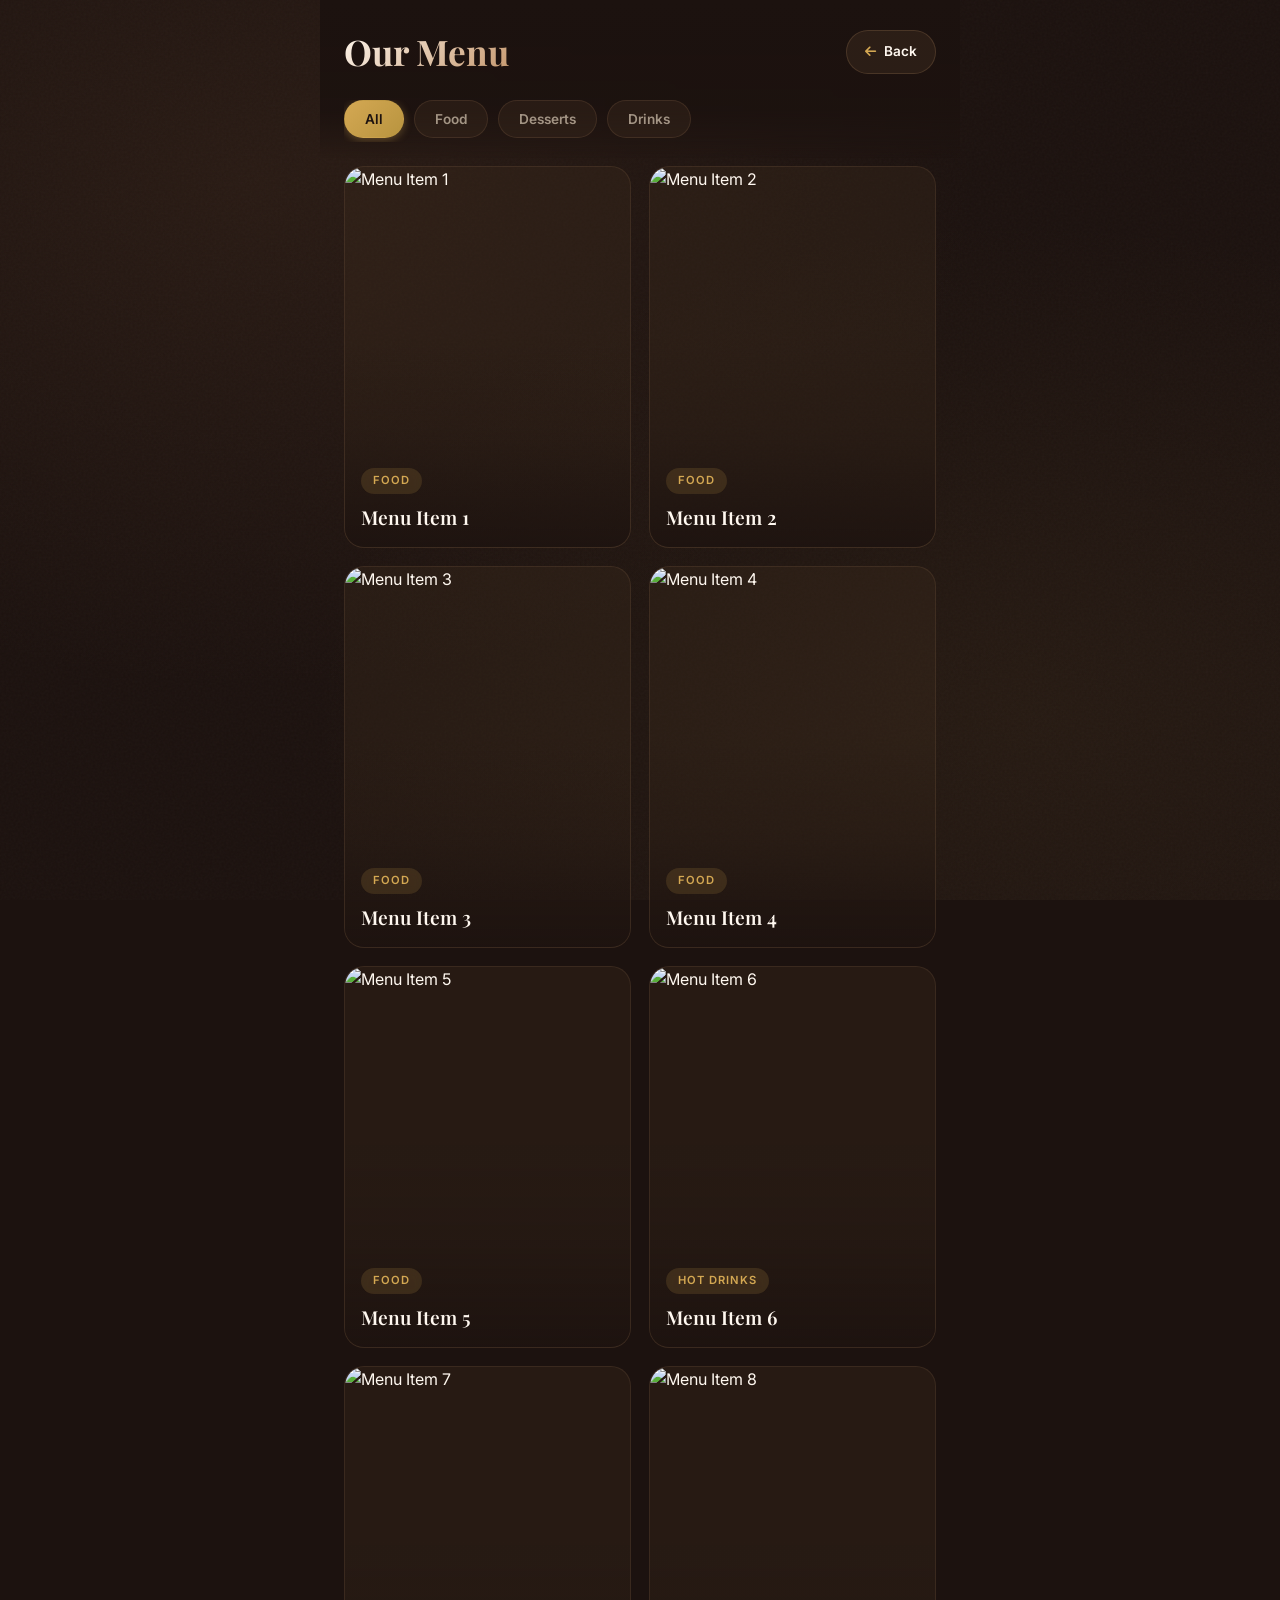
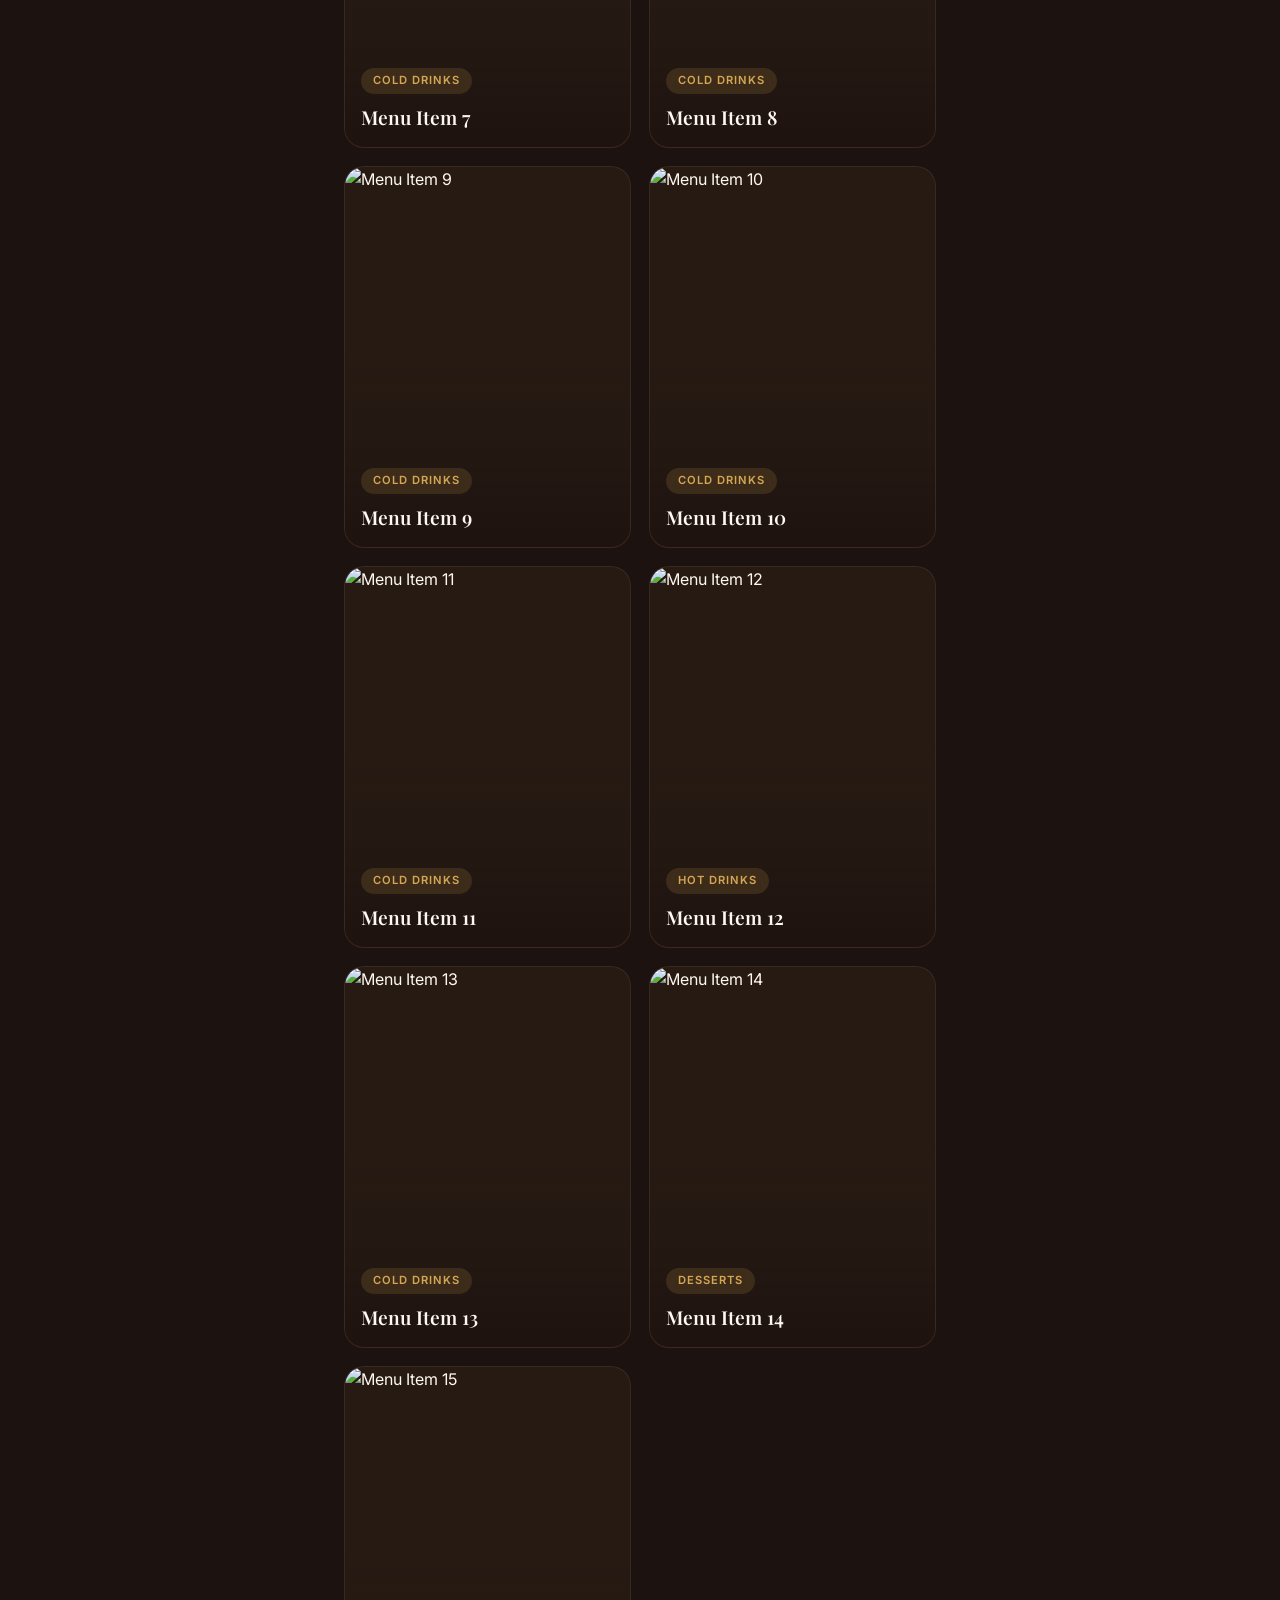
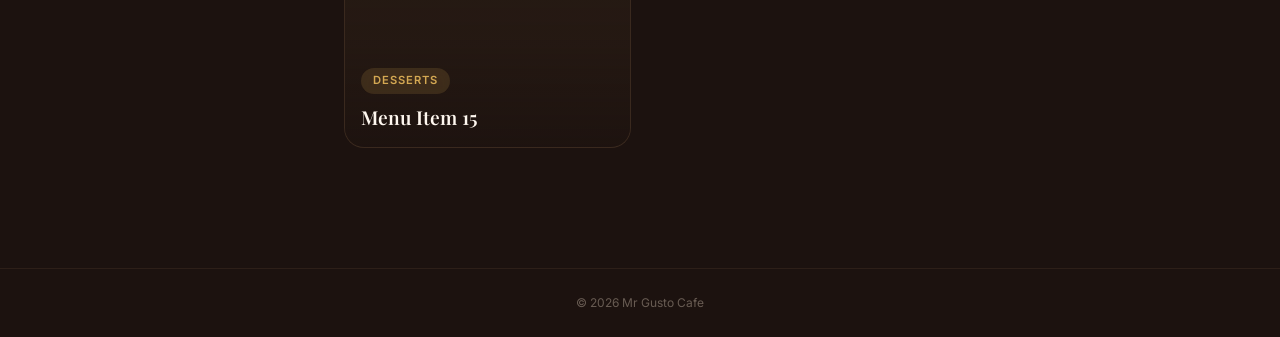
==== commit 778ba15c: "Add files via upload" ====
--- a/menu.html
+++ b/menu.html
@@ -22,7 +22,7 @@
     <div class="sticky-bar">
       <div class="header">
         <h1>Our Menu</h1>
-        <a href="index.html" class="back-btn">
+        <a href="/" class="back-btn">
           <i class="fa-solid fa-arrow-left"></i>
           <span>Back</span>
         </a>
@@ -31,9 +31,9 @@
       <!-- Category Tabs -->
       <div class="tabs">
         <button class="tab active" data-filter="all">All</button>
+        <button class="tab" data-filter="food">Food</button>
+        <button class="tab" data-filter="desserts">Desserts</button>
         <button class="tab" data-filter="drinks">Drinks</button>
-        <button class="tab" data-filter="desserts">Desserts</button>
-        <button class="tab" data-filter="food">Food</button>
       </div>
     </div>
 
@@ -183,7 +183,7 @@
       <p>Follow us on Instagram!</p>
       <span>@mrgustocafe</span>
     </div>
-    <a href="https://www.instagram.com/" target="_blank" rel="noopener" class="insta-toast__btn" id="instaToastBtn">
+    <a href="https://www.instagram.com/mr.gustocafe/" target="_blank" rel="noopener" class="insta-toast__btn" id="instaToastBtn">
       Follow
     </a>
   </div>
--- a/menu.css
+++ b/menu.css
@@ -41,11 +41,21 @@
 }
 
 .bg-layer {
-  position: fixed; inset: 0; z-index: 0;
+  position: fixed;
+  top: 0; left: 0;
+  width: 100vw;
+  height: 100vh;
+  height: 100dvh;
+  z-index: 0;
   background:
     radial-gradient(ellipse at 20% 20%, rgba(139, 94, 60, 0.12) 0%, transparent 50%),
     radial-gradient(ellipse at 80% 80%, rgba(212, 168, 83, 0.06) 0%, transparent 50%),
     var(--espresso);
+  -webkit-transform: translateZ(0);
+  transform: translateZ(0);
+  will-change: transform;
+  -webkit-backface-visibility: hidden;
+  backface-visibility: hidden;
 }
 
 .noise-overlay {
@@ -313,10 +323,51 @@
   transform: scale(0.9);
   transition: transform 0.4s var(--ease-out-expo);
   box-shadow: 0 20px 60px rgba(0,0,0,0.5);
+  cursor: grab;
+  touch-action: none;
+  user-select: none;
+  -webkit-user-select: none;
 }
 
 .lightbox.active img {
   transform: scale(1);
+}
+
+.lightbox img.zoomed {
+  cursor: grab;
+  transition: transform 0.3s ease;
+}
+
+.lightbox img.zoomed:active {
+  cursor: grabbing;
+}
+
+/* Zoom hint */
+.zoom-hint {
+  position: absolute;
+  bottom: 64px;
+  left: 50%;
+  transform: translateX(-50%);
+  font-size: 0.75rem;
+  color: rgba(245, 230, 208, 0.4);
+  background: rgba(0,0,0,0.35);
+  padding: 6px 16px;
+  border-radius: 999px;
+  backdrop-filter: blur(8px);
+  pointer-events: none;
+  opacity: 0;
+  transition: opacity 0.4s ease;
+}
+
+.lightbox.active .zoom-hint {
+  opacity: 1;
+  animation: hintFade 3s ease 1s forwards;
+}
+
+@keyframes hintFade {
+  0% { opacity: 1; }
+  70% { opacity: 1; }
+  100% { opacity: 0; }
 }
 
 .lb__close {
